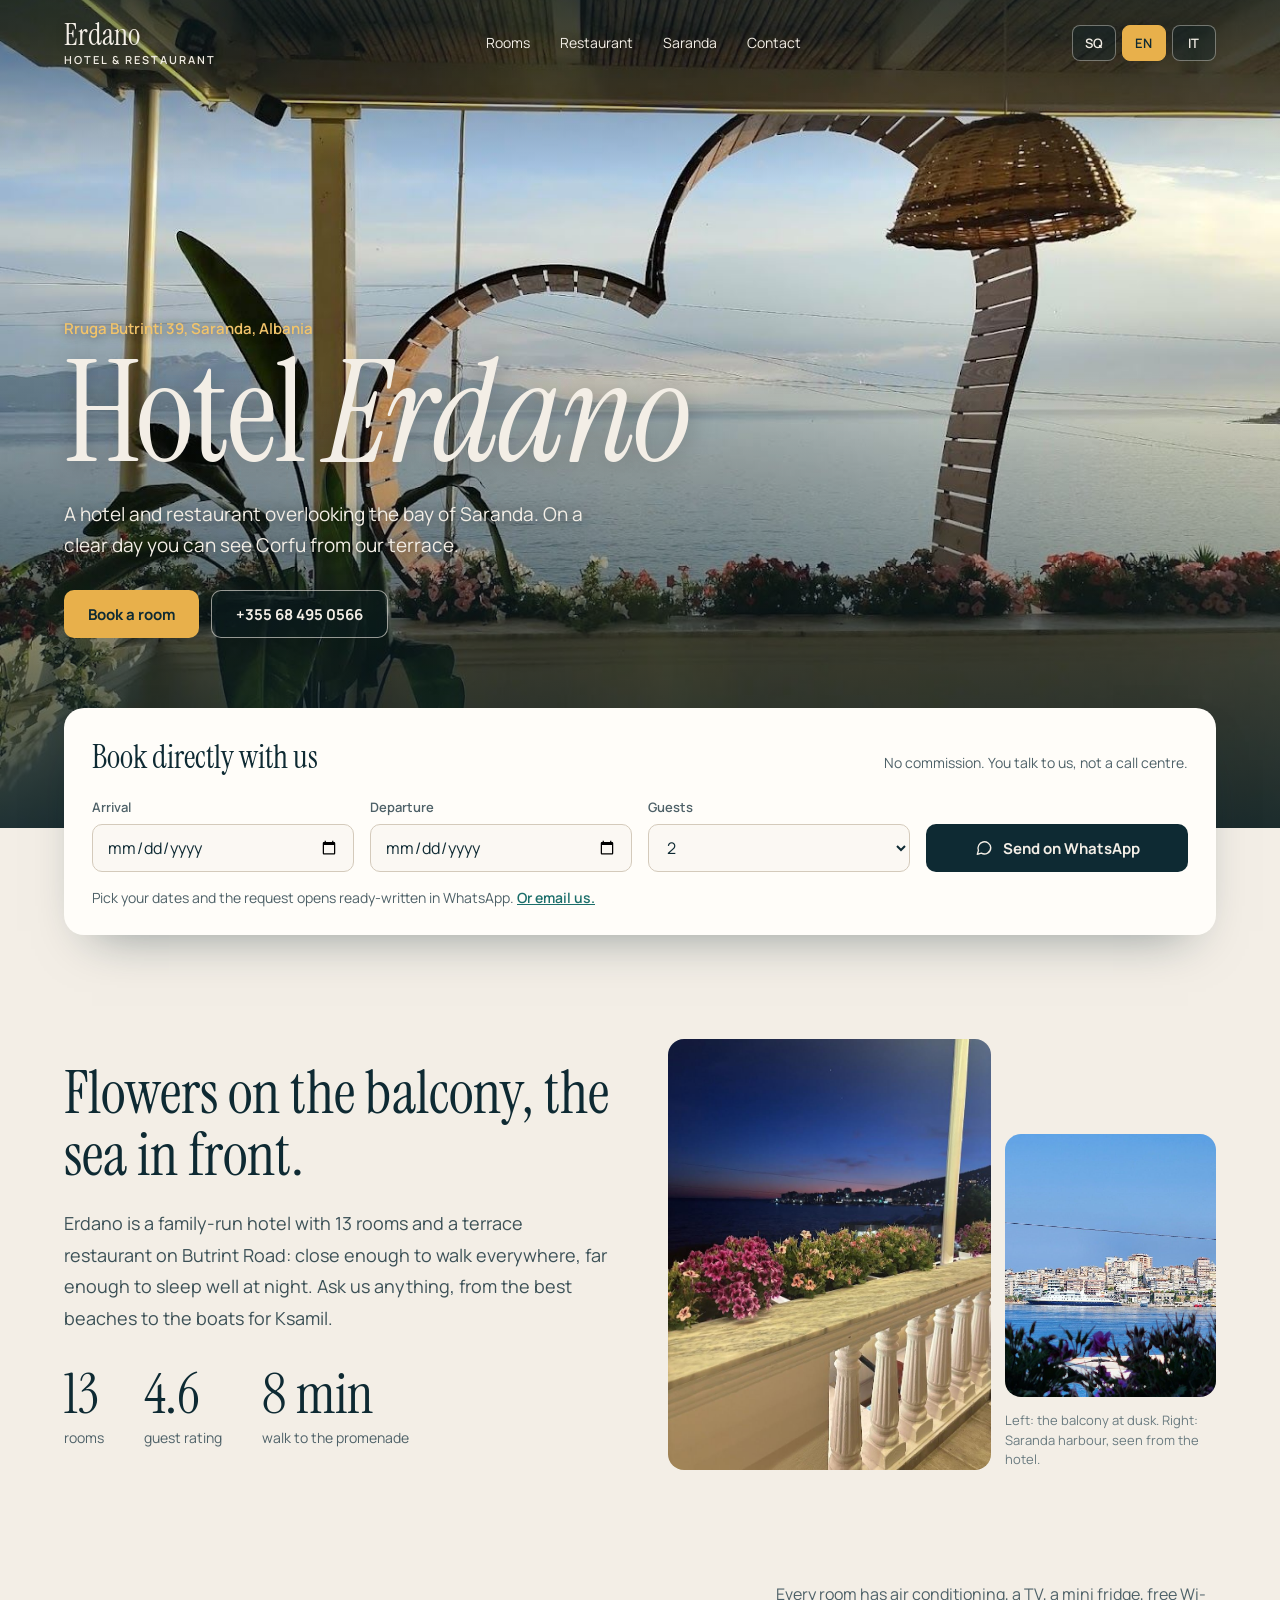
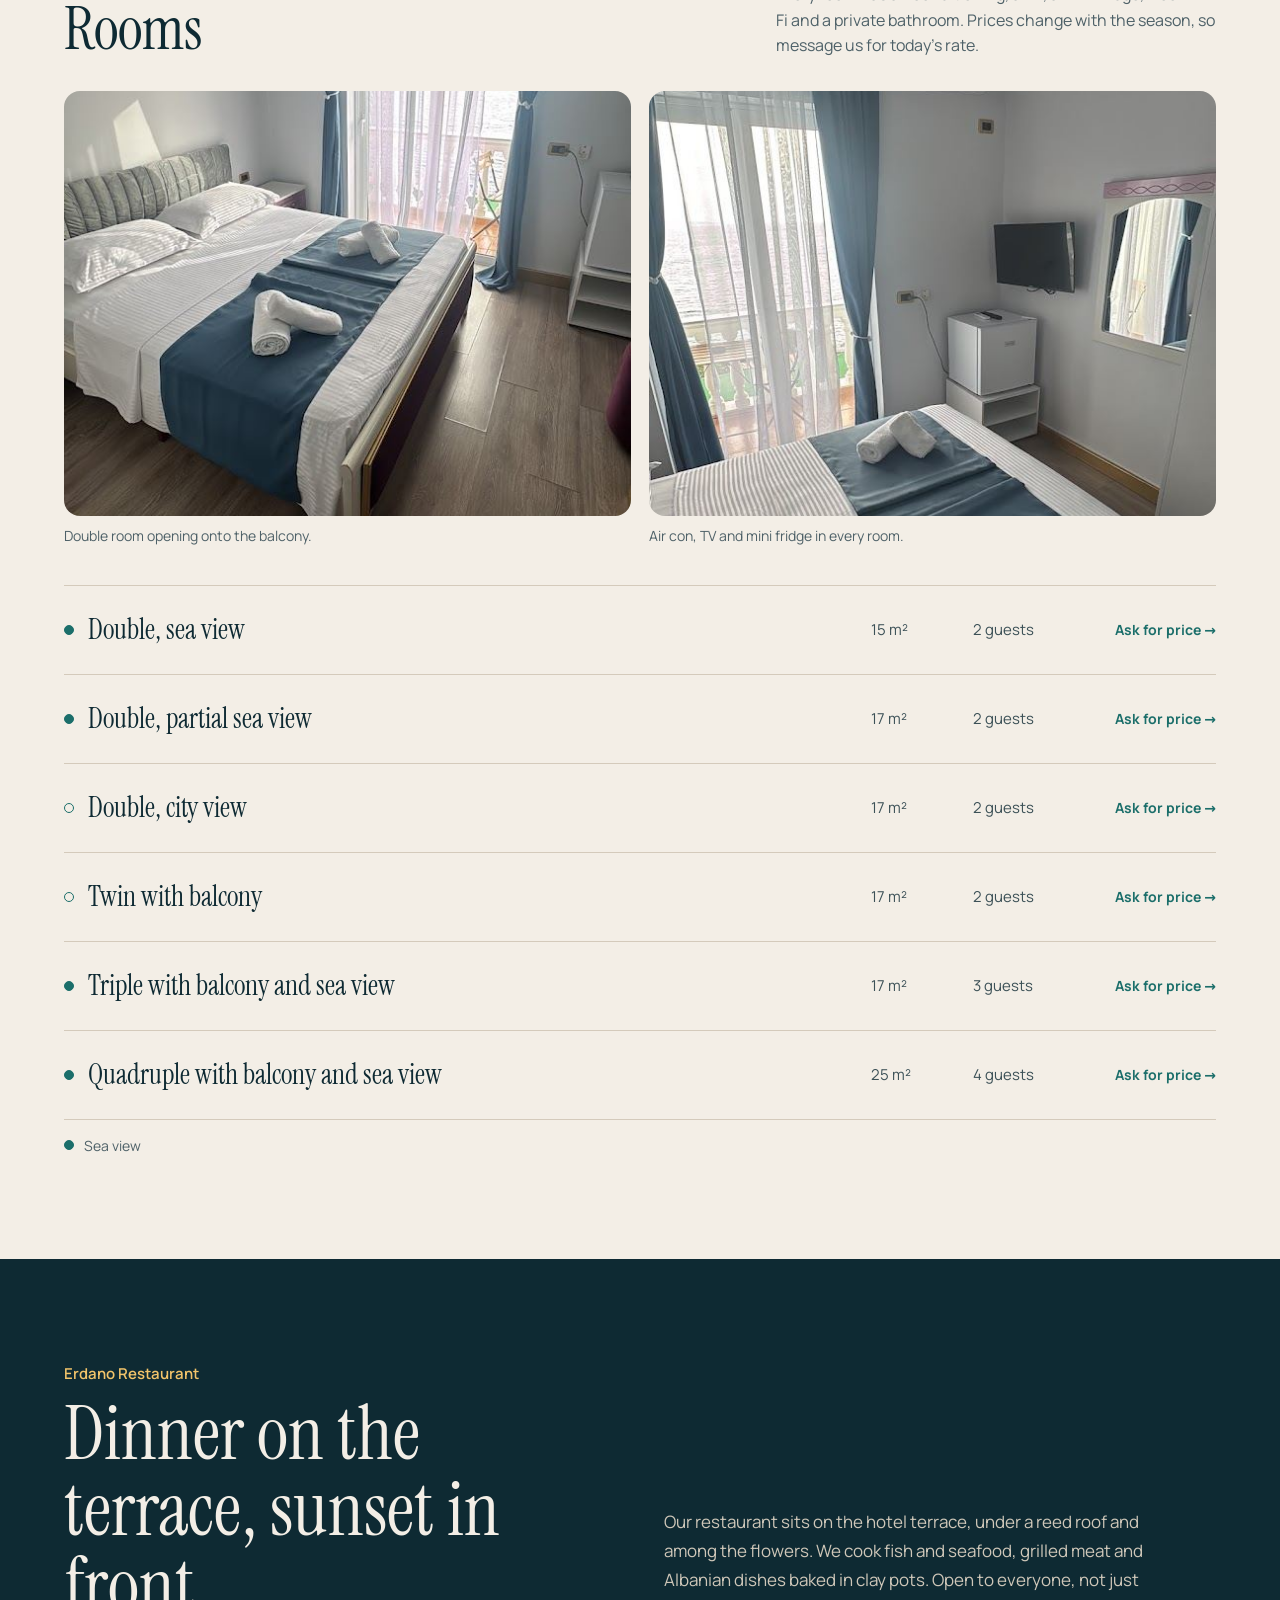
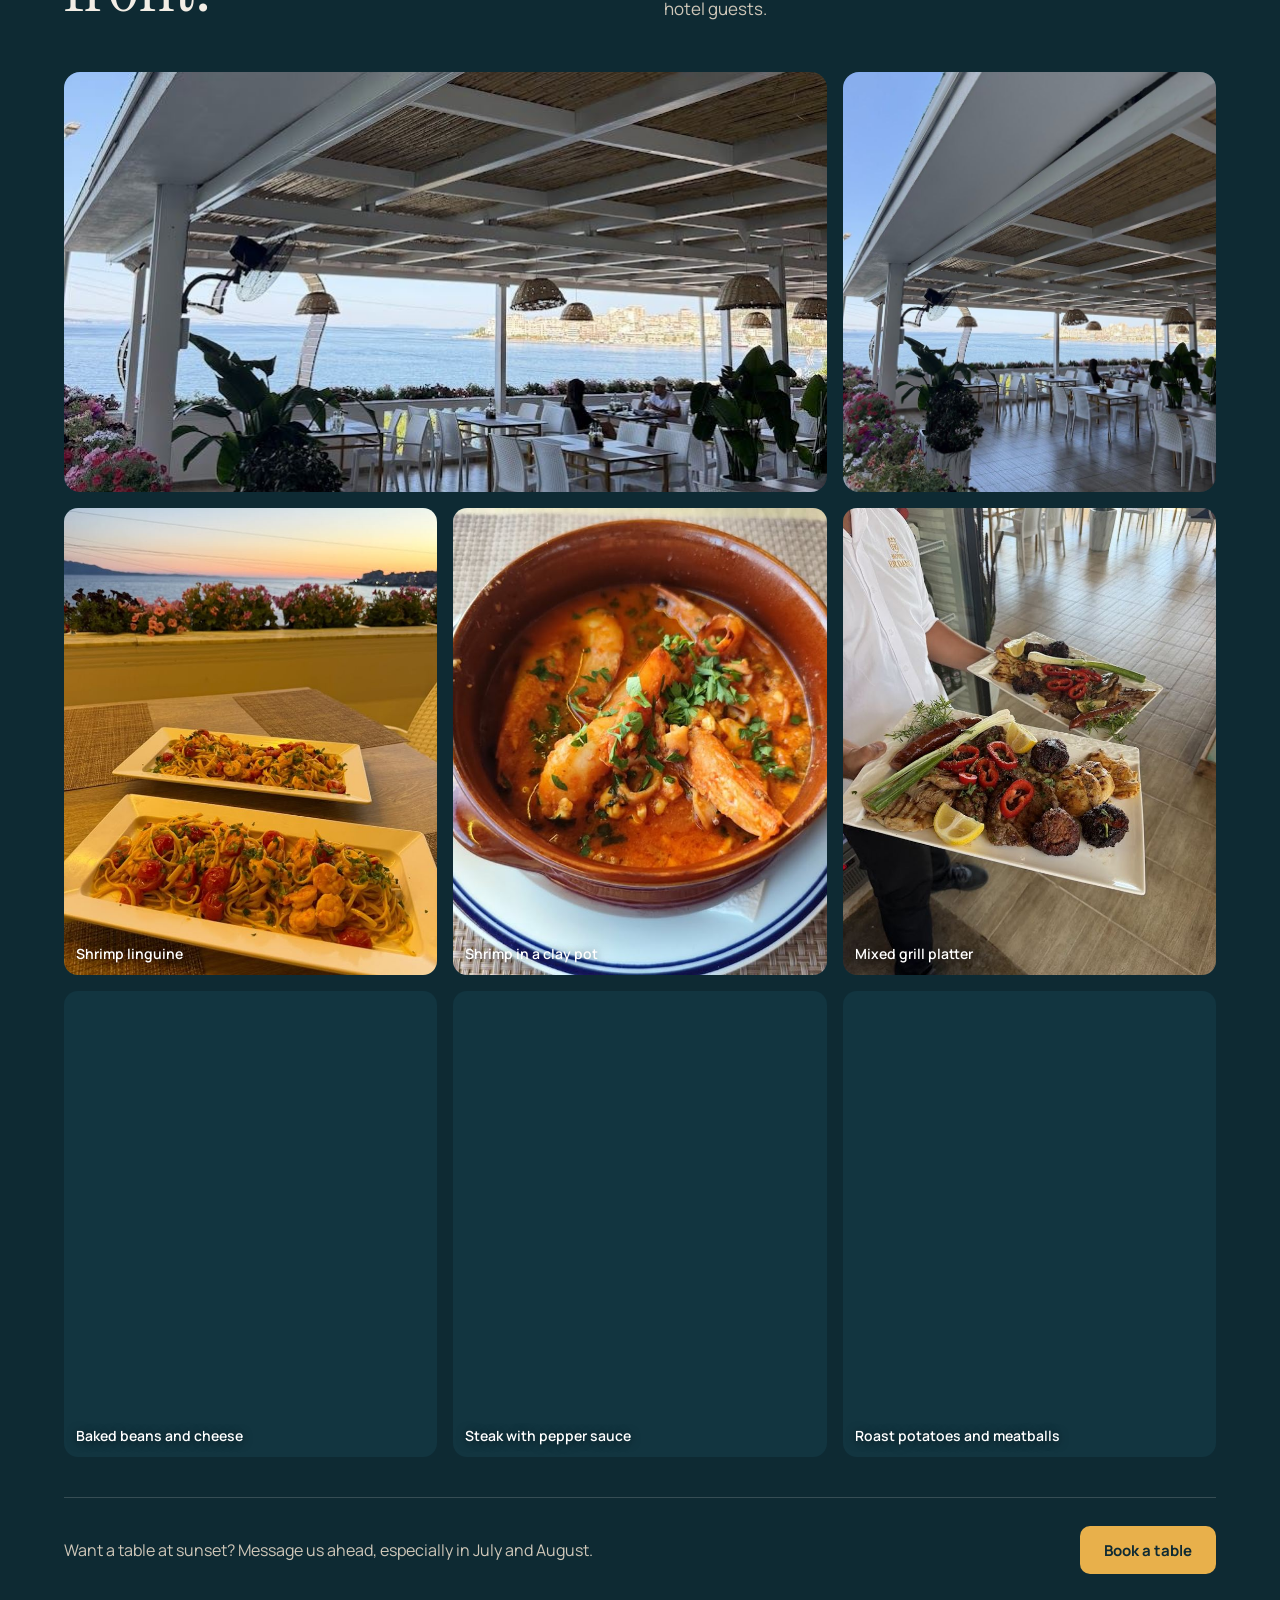
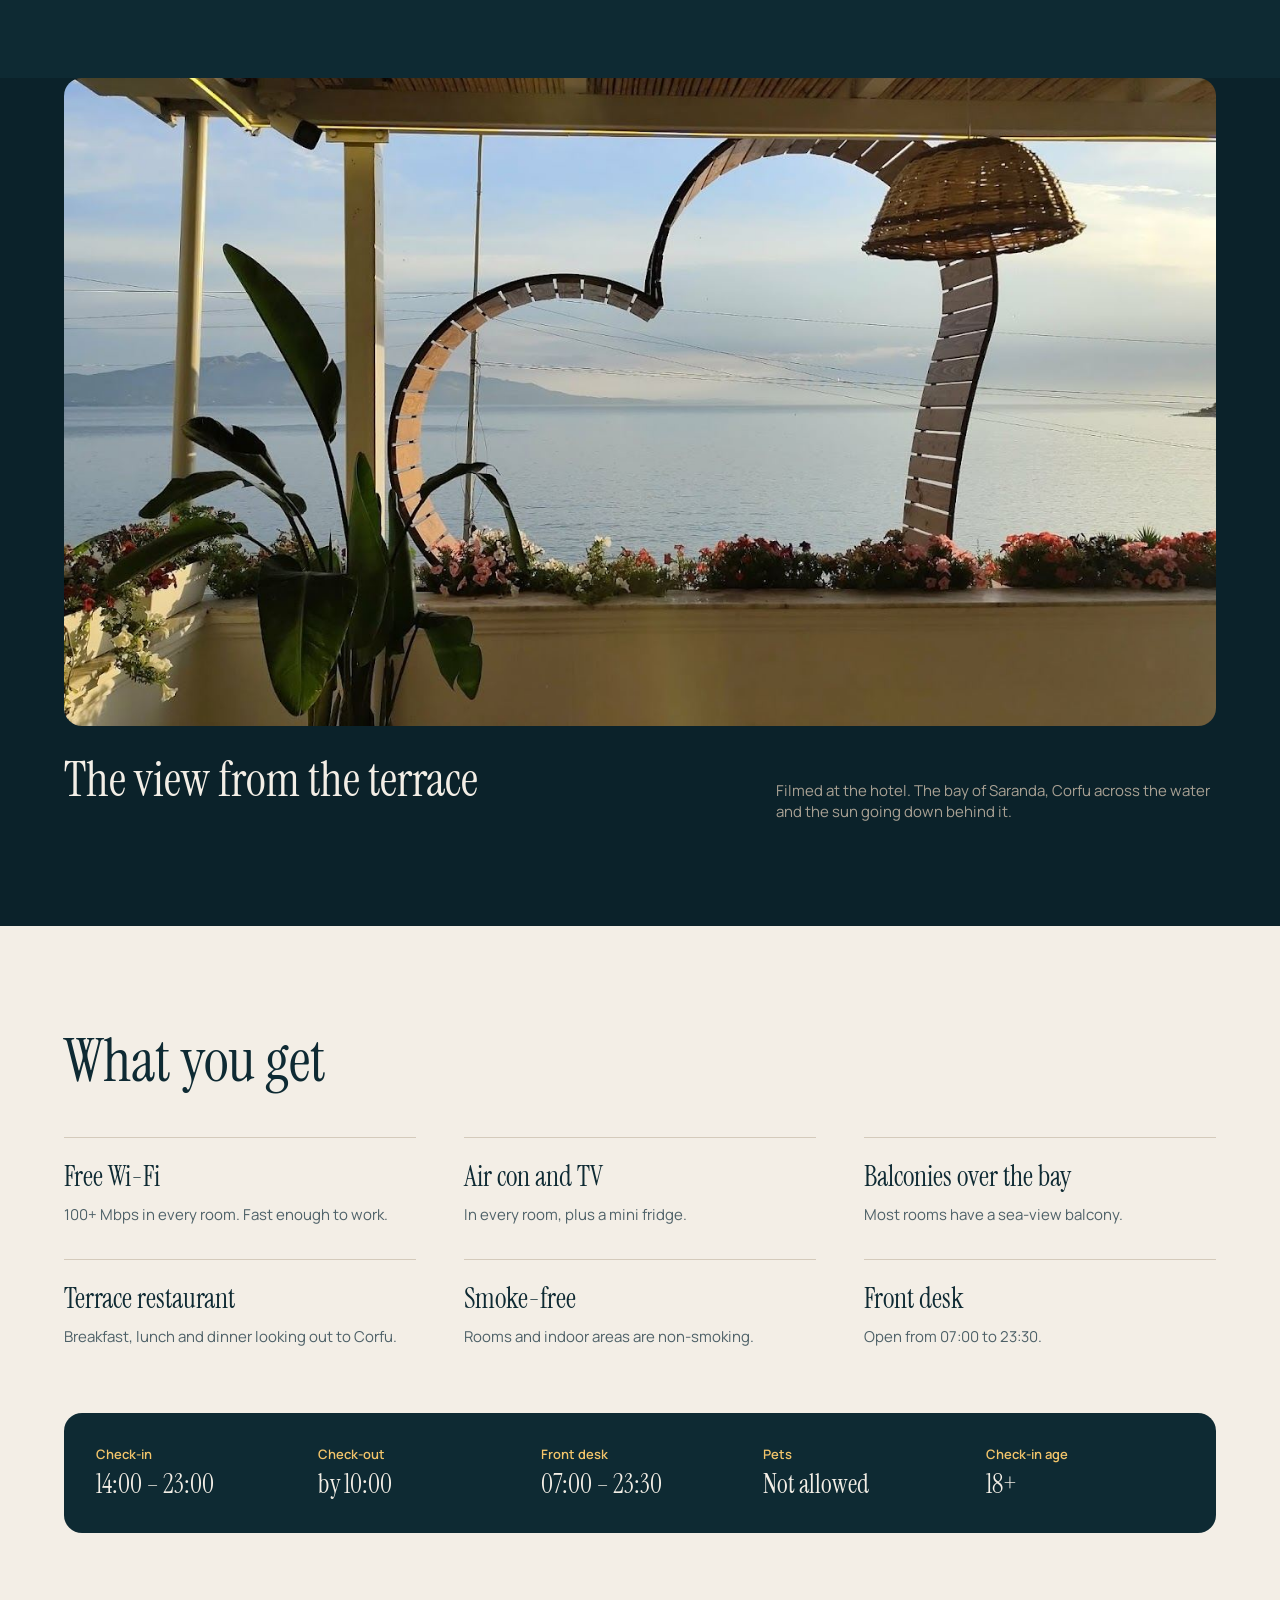
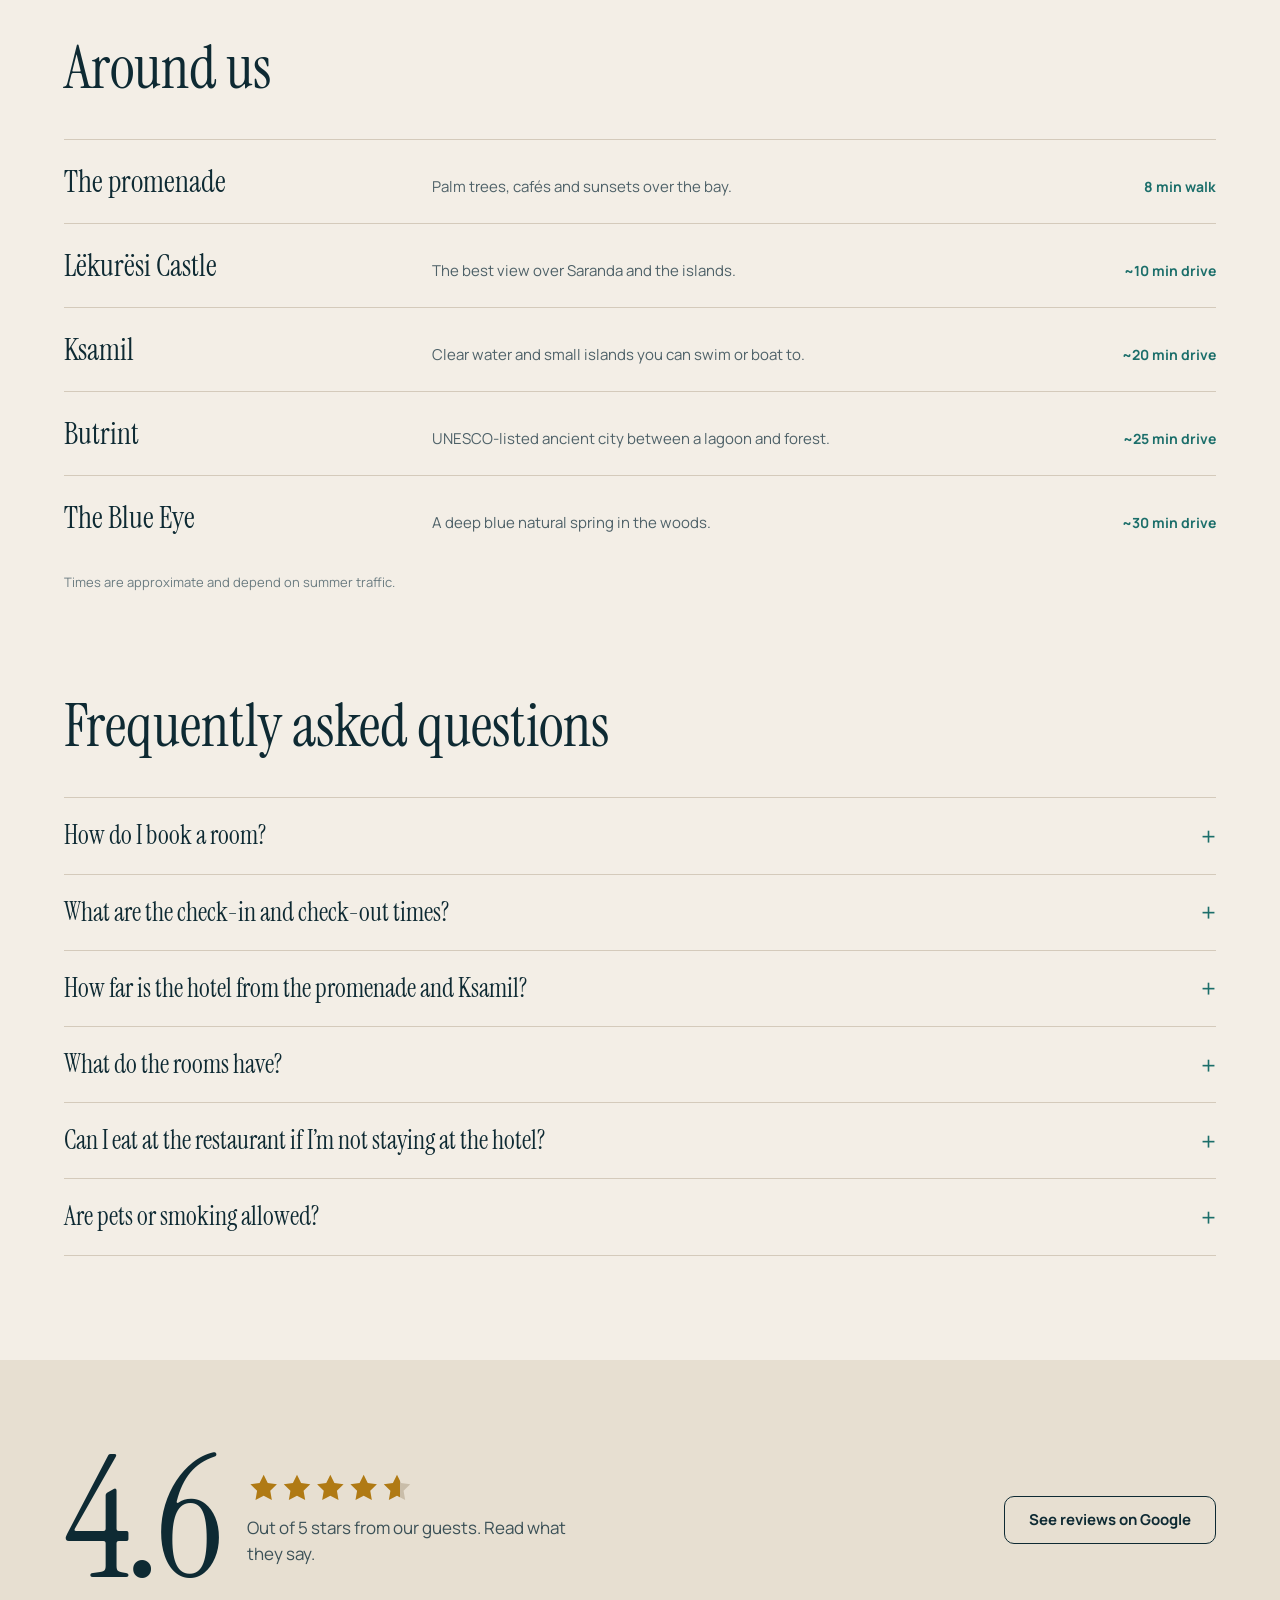
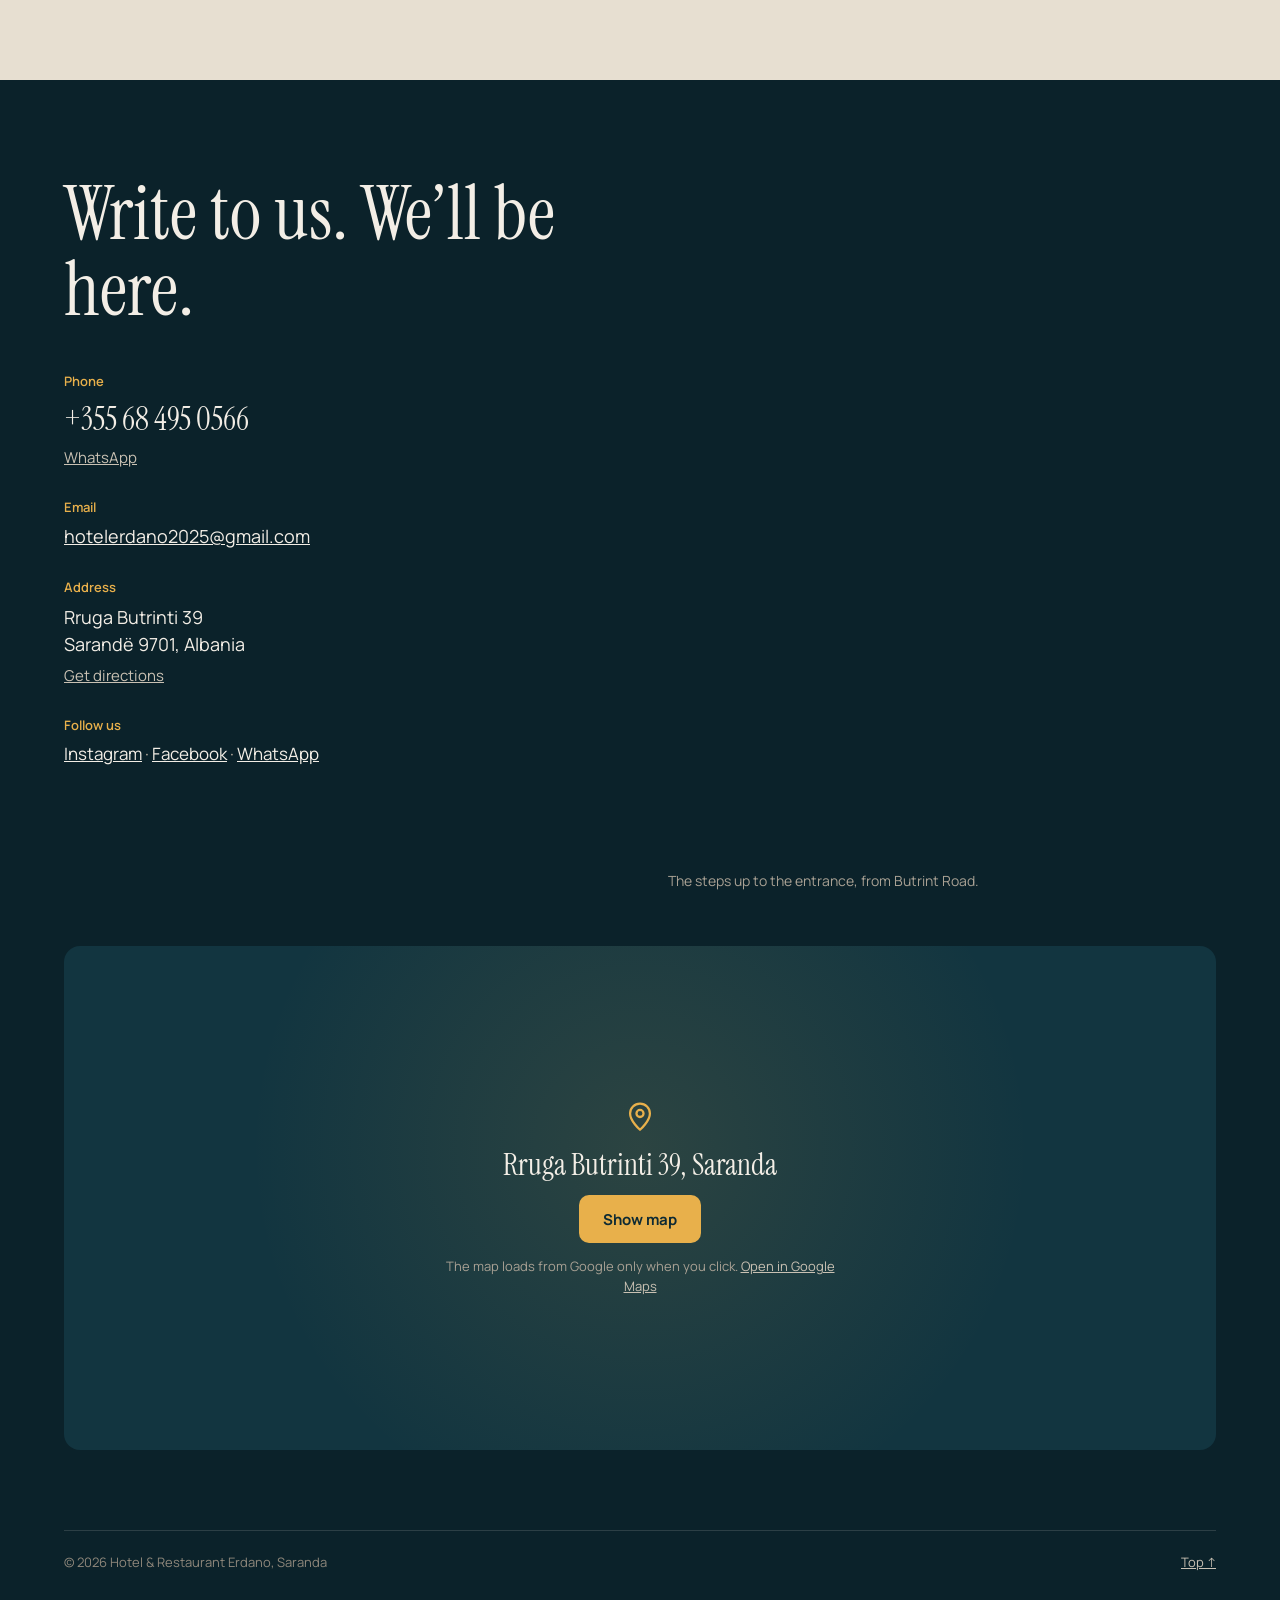
==== site/en/index.html @ bc6b341b "Hotel Erdano website: static site (sq/en/it) Plain HTML/CSS/JS rebuilt from the design export, with " ====
<!doctype html>
<html lang="en">
<head>
<meta charset="utf-8">
<meta name="viewport" content="width=device-width, initial-scale=1">
<meta http-equiv="Content-Security-Policy" content="default-src 'none'; script-src 'self'; style-src 'self'; img-src 'self'; font-src 'self'; media-src 'self'; frame-src https://www.google.com; connect-src 'none'; object-src 'none'; base-uri 'none'; form-action 'none'; upgrade-insecure-requests; require-trusted-types-for 'script'; trusted-types 'none'">
<meta name="referrer" content="strict-origin-when-cross-origin">
<meta name="robots" content="index, follow, max-image-preview:large">
<title>Hotel Erdano Saranda · Sea-view hotel & restaurant, Albania</title>
<meta name="description" content="Family-run hotel in Saranda, Albania: 13 rooms with sea-view balconies, a terrace restaurant facing Corfu, 8 min from the promenade. Book direct, no commission.">
<link rel="canonical" href="https://hotel-erdano.example/en/">
<link rel="alternate" hreflang="sq" href="https://hotel-erdano.example/">
<link rel="alternate" hreflang="en" href="https://hotel-erdano.example/en/">
<link rel="alternate" hreflang="it" href="https://hotel-erdano.example/it/">
<link rel="alternate" hreflang="x-default" href="https://hotel-erdano.example/en/">
<meta name="theme-color" content="#0E2A33">
<link rel="icon" href="../favicon.svg" type="image/svg+xml">
<link rel="apple-touch-icon" href="../apple-touch-icon.png">
<meta property="og:type" content="website">
<meta property="og:site_name" content="Hotel Erdano">
<meta property="og:locale" content="en_GB">
<meta property="og:locale:alternate" content="sq_AL">
<meta property="og:locale:alternate" content="it_IT">
<meta property="og:title" content="Hotel Erdano · Sea-view hotel in Saranda, Albania">
<meta property="og:description" content="Family-run hotel in Saranda, Albania: 13 rooms with sea-view balconies, a terrace restaurant facing Corfu, 8 min from the promenade. Book direct, no commission.">
<meta property="og:url" content="https://hotel-erdano.example/en/">
<meta property="og:image" content="https://hotel-erdano.example/img/og-image.jpg">
<meta property="og:image:width" content="1200">
<meta property="og:image:height" content="630">
<meta property="og:image:alt" content="Hotel Erdano terrace overlooking the sea and Corfu">
<meta name="twitter:card" content="summary_large_image">
<link rel="preload" href="../fonts/instrument-serif-latin.woff2" as="font" type="font/woff2" crossorigin>
<link rel="preload" href="../fonts/manrope-latin.woff2" as="font" type="font/woff2" crossorigin>
<link rel="stylesheet" href="../css/style.css">
<script type="application/ld+json">
{
  "@context": "https://schema.org",
  "@graph": [
    {
      "@type": "WebSite",
      "@id": "https://hotel-erdano.example/#website",
      "url": "https://hotel-erdano.example/",
      "name": "Hotel Erdano",
      "inLanguage": ["sq", "en", "it"],
      "publisher": {"@id": "https://hotel-erdano.example/#hotel"}
    },
    {
      "@type": "Hotel",
      "@id": "https://hotel-erdano.example/#hotel",
      "name": "Hotel & Restaurant Erdano",
      "alternateName": "Hotel Erdano",
      "description": "Family-run hotel with 13 rooms and a terrace restaurant on Butrint Road in Saranda, Albania. Most rooms have a sea-view balcony; from the terrace you can see Corfu.",
      "url": "https://hotel-erdano.example/en/",
      "image": [
        "https://hotel-erdano.example/img/hero-terrace.jpg",
        "https://hotel-erdano.example/img/balcony-night.jpg",
        "https://hotel-erdano.example/img/harbour.jpg",
        "https://hotel-erdano.example/img/room-double.jpg",
        "https://hotel-erdano.example/img/room-interior.jpg"
      ],
      "telephone": "+355684950566",
      "email": "hotelerdano2025@gmail.com",
      "address": {
        "@type": "PostalAddress",
        "streetAddress": "Rruga Butrinti 39",
        "addressLocality": "Sarandë",
        "postalCode": "9701",
        "addressCountry": "AL"
      },
      "geo": {"@type": "GeoCoordinates", "latitude": 39.867641, "longitude": 20.0155567},
      "hasMap": "https://maps.google.com/?cid=1769334464069429081",
      "numberOfRooms": 13,
      "checkinTime": "14:00",
      "checkoutTime": "10:00",
      "petsAllowed": false,
      "smokingAllowed": false,
      "availableLanguage": ["Albanian", "English", "Italian"],
      "amenityFeature": [
        {"@type": "LocationFeatureSpecification", "name": "Free Wi-Fi", "value": true},
        {"@type": "LocationFeatureSpecification", "name": "Air conditioning", "value": true},
        {"@type": "LocationFeatureSpecification", "name": "TV", "value": true},
        {"@type": "LocationFeatureSpecification", "name": "Mini fridge", "value": true},
        {"@type": "LocationFeatureSpecification", "name": "Private bathroom", "value": true},
        {"@type": "LocationFeatureSpecification", "name": "Sea-view balcony", "value": true},
        {"@type": "LocationFeatureSpecification", "name": "Restaurant", "value": true},
        {"@type": "LocationFeatureSpecification", "name": "Non-smoking rooms", "value": true}
      ],
      "sameAs": [
        "https://www.instagram.com/hotel_restaurant_erdano/",
        "https://www.facebook.com/HotelErdanoSarande"
      ],
      "potentialAction": {"@type": "ReserveAction", "target": "https://wa.me/355684950566"},
      "containsPlace": {"@id": "https://hotel-erdano.example/#restaurant"}
    },
    {
      "@type": "Restaurant",
      "@id": "https://hotel-erdano.example/#restaurant",
      "name": "Restorant Erdano",
      "description": "Terrace restaurant at Hotel Erdano overlooking the bay of Saranda: fish and seafood, grilled meat and Albanian dishes baked in clay pots. Open to everyone, not just hotel guests.",
      "url": "https://hotel-erdano.example/en/#restoranti",
      "image": [
        "https://hotel-erdano.example/img/restaurant-terrace.jpg",
        "https://hotel-erdano.example/img/dish-shrimp-linguine.jpg",
        "https://hotel-erdano.example/img/dish-mixed-grill.jpg"
      ],
      "servesCuisine": ["Seafood", "Albanian", "Grill"],
      "acceptsReservations": "https://wa.me/355684950566",
      "geo": {"@type": "GeoCoordinates", "latitude": 39.867641, "longitude": 20.0155567},
      "telephone": "+355684950566",
      "address": {
        "@type": "PostalAddress",
        "streetAddress": "Rruga Butrinti 39",
        "addressLocality": "Sarandë",
        "postalCode": "9701",
        "addressCountry": "AL"
      },
      "sameAs": ["https://www.instagram.com/hotel_restaurant_erdano/", "https://www.facebook.com/HotelErdanoSarande"],
      "containedInPlace": {"@id": "https://hotel-erdano.example/#hotel"}
    },
    {
      "@type": "FAQPage",
      "@id": "https://hotel-erdano.example/en/#faq",
      "inLanguage": "en",
      "mainEntity": [
        {"@type": "Question", "name": "How do I book a room?", "acceptedAnswer": {"@type": "Answer", "text": "Directly with us, with no commission: message us on WhatsApp or call +355 68 495 0566, or email hotelerdano2025@gmail.com. You talk to us, not a call centre."}},
        {"@type": "Question", "name": "What are the check-in and check-out times?", "acceptedAnswer": {"@type": "Answer", "text": "Check-in is from 14:00 to 23:00 and check-out is by 10:00. The front desk is open from 07:00 to 23:30."}},
        {"@type": "Question", "name": "How far is the hotel from the promenade and Ksamil?", "acceptedAnswer": {"@type": "Answer", "text": "The Saranda promenade is an 8-minute walk. By car, Ksamil is about 20 minutes away, Butrint about 25 and the Blue Eye about 30."}},
        {"@type": "Question", "name": "What do the rooms have?", "acceptedAnswer": {"@type": "Answer", "text": "Every room has air conditioning, a TV, a mini fridge, free Wi-Fi (100+ Mbps) and a private bathroom. Most rooms have a sea-view balcony."}},
        {"@type": "Question", "name": "Can I eat at the restaurant if I’m not staying at the hotel?", "acceptedAnswer": {"@type": "Answer", "text": "Yes. The terrace restaurant serves breakfast, lunch and dinner to everyone. For a table at sunset, especially in July and August, message us ahead."}},
        {"@type": "Question", "name": "Are pets or smoking allowed?", "acceptedAnswer": {"@type": "Answer", "text": "Pets are not allowed. Rooms and indoor areas are non-smoking."}}
      ]
    }
  ]
}
</script>
</head>
<body>
<a class="skip" href="#rezervo">Skip to booking</a>

<header id="top" class="hero">
  <img class="hero-img" src="../img/hero-terrace.jpg" width="1360" height="1020" alt="Hotel Erdano terrace overlooking the sea and Corfu" fetchpriority="high">
  <div class="hero-shade" aria-hidden="true"></div>

  <nav class="nav" aria-label="Menu">
    <div class="wrap">
      <a class="brand" href="#top">
        <span class="brand-name">Erdano</span>
        <span class="brand-sub">HOTEL &amp; RESTAURANT</span>
      </a>
      <div class="navlinks">
        <a href="#dhomat">Rooms</a>
        <a href="#restoranti">Restaurant</a>
        <a href="#sarande">Saranda</a>
        <a href="#kontakt">Contact</a>
      </div>
      <div class="langs" role="group" aria-label="Gjuha / Language">
        <a class="lang" href="../" hreflang="sq" lang="sq">SQ</a>
        <a class="lang" href="./" hreflang="en" lang="en" aria-current="page">EN</a>
        <a class="lang" href="../it/" hreflang="it" lang="it">IT</a>
      </div>
    </div>
  </nav>

  <div class="wrap hero-body">
    <p class="kicker">Rruga Butrinti 39, Saranda, Albania</p>
    <h1>Hotel <em>Erdano</em></h1>
    <p class="hero-sub">A hotel and restaurant overlooking the bay of Saranda. On a clear day you can see Corfu from our terrace.</p>
    <div class="actions">
      <a class="btn btn-gold" href="#rezervo">Book a room</a>
      <a class="btn btn-line" href="tel:+355684950566">+355 68 495 0566</a>
    </div>
  </div>
</header>

<main>
<section id="rezervo" class="booking" aria-labelledby="booking-h">
  <div class="wrap">
    <div class="booking-card">
      <div class="booking-head">
        <h2 id="booking-h">Book directly with us</h2>
        <p>No commission. You talk to us, not a call centre.</p>
      </div>
      <div class="booking-grid">
        <div class="field">
          <label for="ci">Arrival</label>
          <input id="ci" type="date">
        </div>
        <div class="field">
          <label for="co">Departure</label>
          <input id="co" type="date">
        </div>
        <div class="field">
          <label for="gu">Guests</label>
          <select id="gu">
            <option>1</option>
            <option selected>2</option>
            <option>3</option>
            <option>4</option>
          </select>
        </div>
        <a id="wa-book" class="btn btn-dark" href="https://wa.me/355684950566?text=Hello%21%20I%20would%20like%20to%20book%20at%20Hotel%20Erdano.%0ADates%20to%20be%20confirmed.%0AGuests%3A%202" target="_blank" rel="noopener">
          <svg aria-hidden="true" width="18" height="18" viewBox="0 0 24 24" fill="none" stroke="currentColor" stroke-width="1.8" stroke-linecap="round" stroke-linejoin="round"><path d="M21 11.5a8.5 8.5 0 0 1-12.6 7.4L3 20.5l1.6-5.2A8.5 8.5 0 1 1 21 11.5z"/></svg>
          Send on WhatsApp
        </a>
      </div>
      <p class="booking-note"><span id="nights" aria-live="polite">Pick your dates and the request opens ready-written in WhatsApp.</span> <a id="mail-book" href="mailto:hotelerdano2025@gmail.com?subject=Hotel%20Erdano">Or email us.</a></p>
    </div>
  </div>
</section>

<section class="intro">
  <div class="wrap">
    <div>
      <h2 class="h-xl">Flowers on the balcony, the sea in front.</h2>
      <p class="intro-p">Erdano is a family-run hotel with 13 rooms and a terrace restaurant on Butrint Road: close enough to walk everywhere, far enough to sleep well at night. Ask us anything, from the best beaches to the boats for Ksamil.</p>
      <dl class="stats">
        <div><dt>rooms</dt><dd>13</dd></div>
        <div><dt>guest rating</dt><dd>4.6</dd></div>
        <div><dt>walk to the promenade</dt><dd>8 min</dd></div>
      </dl>
    </div>
    <div class="intro-photos">
      <div class="frame tall">
        <img class="ph" src="../img/balcony-night.jpg" width="765" height="1020" alt="Flower-lined balcony at dusk with the lights of Saranda" loading="lazy">
      </div>
      <div class="side">
        <div class="frame">
          <img class="ph pos-60c" src="../img/harbour.jpg" width="1360" height="1020" alt="Saranda harbour seen from the hotel" loading="lazy">
        </div>
        <p>Left: the balcony at dusk. Right: Saranda harbour, seen from the hotel.</p>
      </div>
    </div>
  </div>
</section>

<section id="dhomat" class="rooms">
  <div class="wrap">
    <div class="section-head">
      <h2 class="h-xl">Rooms</h2>
      <p>Every room has air conditioning, a TV, a mini fridge, free Wi-Fi and a private bathroom. Prices change with the season, so message us for today’s rate.</p>
    </div>
    <div class="room-photos">
      <figure>
        <div class="frame"><img class="ph pos-c60" src="../img/room-double.jpg" width="574" height="1020" alt="Double room with balcony" loading="lazy"></div>
        <figcaption>Double room opening onto the balcony.</figcaption>
      </figure>
      <figure>
        <div class="frame"><img class="ph pos-c40" src="../img/room-interior.jpg" width="574" height="1020" alt="Room with air conditioning, TV and mini fridge" loading="lazy"></div>
        <figcaption>Air con, TV and mini fridge in every room.</figcaption>
      </figure>
    </div>
    <ul class="room-list">
      <li class="room">
        <div class="room-name"><span class="dot sea" aria-hidden="true"></span><h3>Double, sea view</h3></div>
        <span class="room-meta">15 m²</span><span class="room-meta">2 guests</span>
        <a class="ask" href="https://wa.me/355684950566?text=Hello%21%20What%20is%20the%20price%20for%20the%20room%3A%20Double%2C%20sea%20view%3F" target="_blank" rel="noopener">Ask for price →</a>
      </li>
      <li class="room">
        <div class="room-name"><span class="dot sea" aria-hidden="true"></span><h3>Double, partial sea view</h3></div>
        <span class="room-meta">17 m²</span><span class="room-meta">2 guests</span>
        <a class="ask" href="https://wa.me/355684950566?text=Hello%21%20What%20is%20the%20price%20for%20the%20room%3A%20Double%2C%20partial%20sea%20view%3F" target="_blank" rel="noopener">Ask for price →</a>
      </li>
      <li class="room">
        <div class="room-name"><span class="dot" aria-hidden="true"></span><h3>Double, city view</h3></div>
        <span class="room-meta">17 m²</span><span class="room-meta">2 guests</span>
        <a class="ask" href="https://wa.me/355684950566?text=Hello%21%20What%20is%20the%20price%20for%20the%20room%3A%20Double%2C%20city%20view%3F" target="_blank" rel="noopener">Ask for price →</a>
      </li>
      <li class="room">
        <div class="room-name"><span class="dot" aria-hidden="true"></span><h3>Twin with balcony</h3></div>
        <span class="room-meta">17 m²</span><span class="room-meta">2 guests</span>
        <a class="ask" href="https://wa.me/355684950566?text=Hello%21%20What%20is%20the%20price%20for%20the%20room%3A%20Twin%20with%20balcony%3F" target="_blank" rel="noopener">Ask for price →</a>
      </li>
      <li class="room">
        <div class="room-name"><span class="dot sea" aria-hidden="true"></span><h3>Triple with balcony and sea view</h3></div>
        <span class="room-meta">17 m²</span><span class="room-meta">3 guests</span>
        <a class="ask" href="https://wa.me/355684950566?text=Hello%21%20What%20is%20the%20price%20for%20the%20room%3A%20Triple%20with%20balcony%20and%20sea%20view%3F" target="_blank" rel="noopener">Ask for price →</a>
      </li>
      <li class="room">
        <div class="room-name"><span class="dot sea" aria-hidden="true"></span><h3>Quadruple with balcony and sea view</h3></div>
        <span class="room-meta">25 m²</span><span class="room-meta">4 guests</span>
        <a class="ask" href="https://wa.me/355684950566?text=Hello%21%20What%20is%20the%20price%20for%20the%20room%3A%20Quadruple%20with%20balcony%20and%20sea%20view%3F" target="_blank" rel="noopener">Ask for price →</a>
      </li>
    </ul>
    <p class="legend"><span class="dot sea" aria-hidden="true"></span>Sea view</p>
  </div>
</section>

<section id="restoranti" class="restaurant">
  <div class="wrap">
    <div class="restaurant-head">
      <div>
        <p class="kicker">Erdano Restaurant</p>
        <h2 class="h-xxl">Dinner on the terrace, sunset in front.</h2>
      </div>
      <p>Our restaurant sits on the hotel terrace, under a reed roof and among the flowers. We cook fish and seafood, grilled meat and Albanian dishes baked in clay pots. Open to everyone, not just hotel guests.</p>
    </div>

    <div class="restaurant-media">
      <div class="frame wide">
        <img class="pos-c60" src="../img/restaurant-terrace.jpg" width="765" height="1020" alt="Terrace restaurant overlooking the bay" loading="lazy">
      </div>
      <div class="frame clip">
        <video data-src="../video/restaurant.mp4" poster="../img/restaurant-terrace.jpg" muted loop playsinline preload="none" aria-label="Video of the restaurant terrace"></video>
      </div>
    </div>

    <div class="dishes">
      <figure class="dish"><img class="ph" src="../img/dish-shrimp-linguine.jpg" width="720" height="960" alt="Shrimp linguine" loading="lazy"><figcaption>Shrimp linguine</figcaption></figure>
      <figure class="dish"><img class="ph" src="../img/dish-shrimp-claypot.jpg" width="960" height="720" alt="Shrimp in a clay pot" loading="lazy"><figcaption>Shrimp in a clay pot</figcaption></figure>
      <figure class="dish"><img class="ph" src="../img/dish-mixed-grill.jpg" width="720" height="960" alt="Mixed grill platter" loading="lazy"><figcaption>Mixed grill platter</figcaption></figure>
      <figure class="dish"><img class="ph" src="../img/dish-beans-cheese.jpg" width="720" height="960" alt="Baked beans and cheese" loading="lazy"><figcaption>Baked beans and cheese</figcaption></figure>
      <figure class="dish"><img class="ph" src="../img/dish-steak.jpg" width="500" height="1020" alt="Steak with pepper sauce" loading="lazy"><figcaption>Steak with pepper sauce</figcaption></figure>
      <figure class="dish"><img class="ph" src="../img/dish-potatoes-meatballs.jpg" width="720" height="960" alt="Roast potatoes and meatballs" loading="lazy"><figcaption>Roast potatoes and meatballs</figcaption></figure>
    </div>

    <div class="cta-row">
      <p>Want a table at sunset? Message us ahead, especially in July and August.</p>
      <a class="btn btn-gold" href="https://wa.me/355684950566?text=Hello%21%20I%20would%20like%20to%20book%20a%20table%20at%20Erdano%20restaurant." target="_blank" rel="noopener">Book a table</a>
    </div>
  </div>
</section>

<section class="view" aria-labelledby="view-h">
  <div class="wrap">
    <div class="view-video">
      <video data-src="../video/terrace-sunset.mp4" poster="../img/hero-terrace.jpg" muted loop playsinline preload="none" aria-label="Video of the sunset view from the terrace"></video>
    </div>
    <div class="view-caption">
      <h2 id="view-h">The view from the terrace</h2>
      <p>Filmed at the hotel. The bay of Saranda, Corfu across the water and the sun going down behind it.</p>
    </div>
  </div>
</section>

<section id="hoteli" class="facts">
  <div class="wrap">
    <h2 class="h-xl">What you get</h2>
    <div class="feats">
      <div><h3>Free Wi-Fi</h3><p>100+ Mbps in every room. Fast enough to work.</p></div>
      <div><h3>Air con and TV</h3><p>In every room, plus a mini fridge.</p></div>
      <div><h3>Balconies over the bay</h3><p>Most rooms have a sea-view balcony.</p></div>
      <div><h3>Terrace restaurant</h3><p>Breakfast, lunch and dinner looking out to Corfu.</p></div>
      <div><h3>Smoke-free</h3><p>Rooms and indoor areas are non-smoking.</p></div>
      <div><h3>Front desk</h3><p>Open from 07:00 to 23:30.</p></div>
    </div>
    <dl class="info">
      <div><dt>Check-in</dt><dd>14:00 – 23:00</dd></div>
      <div><dt>Check-out</dt><dd>by 10:00</dd></div>
      <div><dt>Front desk</dt><dd>07:00 – 23:30</dd></div>
      <div><dt>Pets</dt><dd>Not allowed</dd></div>
      <div><dt>Check-in age</dt><dd>18+</dd></div>
    </dl>
  </div>
</section>

<section id="sarande" class="area">
  <div class="wrap">
    <h2 class="h-xl">Around us</h2>
    <ol class="places">
      <li><h3>The promenade</h3><p>Palm trees, cafés and sunsets over the bay.</p><span>8 min walk</span></li>
      <li><h3>Lëkurësi Castle</h3><p>The best view over Saranda and the islands.</p><span>~10 min drive</span></li>
      <li><h3>Ksamil</h3><p>Clear water and small islands you can swim or boat to.</p><span>~20 min drive</span></li>
      <li><h3>Butrint</h3><p>UNESCO-listed ancient city between a lagoon and forest.</p><span>~25 min drive</span></li>
      <li><h3>The Blue Eye</h3><p>A deep blue natural spring in the woods.</p><span>~30 min drive</span></li>
    </ol>
    <p class="note">Times are approximate and depend on summer traffic.</p>
  </div>
</section>

<section id="pyetje" class="faq" aria-labelledby="faq-h">
  <div class="wrap">
    <h2 id="faq-h" class="h-xl">Frequently asked questions</h2>
    <div class="faq-list">
      <details><summary>How do I book a room?</summary><p>Directly with us, with no commission: message us on WhatsApp or call <a href="tel:+355684950566">+355 68 495 0566</a>, or email <a href="mailto:hotelerdano2025@gmail.com">hotelerdano2025@gmail.com</a>. You talk to us, not a call centre.</p></details>
      <details><summary>What are the check-in and check-out times?</summary><p>Check-in is from 14:00 to 23:00 and check-out is by 10:00. The front desk is open from 07:00 to 23:30.</p></details>
      <details><summary>How far is the hotel from the promenade and Ksamil?</summary><p>The Saranda promenade is an 8-minute walk. By car, Ksamil is about 20 minutes away, Butrint about 25 and the Blue Eye about 30.</p></details>
      <details><summary>What do the rooms have?</summary><p>Every room has air conditioning, a TV, a mini fridge, free Wi-Fi (100+ Mbps) and a private bathroom. Most rooms have a sea-view balcony.</p></details>
      <details><summary>Can I eat at the restaurant if I’m not staying at the hotel?</summary><p>Yes. The terrace restaurant serves breakfast, lunch and dinner to everyone. For a table at sunset, especially in July and August, message us ahead.</p></details>
      <details><summary>Are pets or smoking allowed?</summary><p>Pets are not allowed. Rooms and indoor areas are non-smoking.</p></details>
    </div>
  </div>
</section>

<section class="reviews" aria-label="Reviews">
  <div class="wrap">
    <div class="score">
      <div class="score-num" aria-hidden="true">4.6</div>
      <div>
        <svg role="img" aria-label="4.6 / 5" width="170" height="30" viewBox="0 0 200 36">
          <defs>
            <linearGradient id="part" x1="0" x2="1" y1="0" y2="0"><stop offset="60%" stop-color="#B07A14"/><stop offset="60%" stop-color="#C9BDA9"/></linearGradient>
            <path id="st" d="M18 2l4.9 10 11 1.6-8 7.8 1.9 11L18 27.2 8.2 32.4l1.9-11-8-7.8 11-1.6z"/>
          </defs>
          <use href="#st" x="0" fill="#B07A14"/><use href="#st" x="40" fill="#B07A14"/><use href="#st" x="80" fill="#B07A14"/><use href="#st" x="120" fill="#B07A14"/><use href="#st" x="160" fill="url(#part)"/>
        </svg>
        <p>Out of 5 stars from our guests. Read what they say.</p>
      </div>
    </div>
    <a class="btn btn-out" href="https://maps.google.com/?cid=1769334464069429081" target="_blank" rel="noopener">See reviews on Google</a>
  </div>
</section>
</main>

<footer id="kontakt" class="contact">
  <div class="wrap">
    <div class="contact-grid">
      <div>
        <h2 class="h-xxl">Write to us. We’ll be here.</h2>
        <div class="contact-list">
          <div>
            <div class="label">Phone</div>
            <a class="contact-big" href="tel:+355684950566">+355 68 495 0566</a>
            <div class="contact-sub"><a href="https://wa.me/355684950566" target="_blank" rel="noopener">WhatsApp</a></div>
          </div>
          <div>
            <div class="label">Email</div>
            <a class="contact-mail" href="mailto:hotelerdano2025@gmail.com">hotelerdano2025@gmail.com</a>
          </div>
          <div>
            <div class="label">Address</div>
            <address class="contact-addr">Rruga Butrinti 39<br>Sarandë 9701, Albania</address>
            <div class="contact-sub"><a href="https://www.google.com/maps/dir/?api=1&amp;destination=39.867641%2C20.0155567" target="_blank" rel="noopener">Get directions</a></div>
          </div>
          <div>
            <div class="label">Follow us</div>
            <p class="contact-social"><a href="https://www.instagram.com/hotel_restaurant_erdano/" target="_blank" rel="noopener">Instagram</a> · <a href="https://www.facebook.com/HotelErdanoSarande" target="_blank" rel="noopener">Facebook</a> · <a href="https://wa.me/355684950566" target="_blank" rel="noopener">WhatsApp</a></p>
          </div>
        </div>
      </div>
      <figure>
        <div class="frame"><img class="ph" src="../img/entrance-night.jpg" width="765" height="1020" alt="Hotel Erdano entrance at night" loading="lazy"></div>
        <figcaption>The steps up to the entrance, from Butrint Road.</figcaption>
      </figure>
    </div>
    <div id="map" class="map" data-title="Map: Hotel Erdano, Rruga Butrinti 39, Saranda">
      <div class="map-cover">
        <svg aria-hidden="true" width="34" height="34" viewBox="0 0 24 24" fill="none" stroke="currentColor" stroke-width="1.6" stroke-linecap="round" stroke-linejoin="round"><path d="M12 21s-7-6.1-7-11.5A7 7 0 0 1 19 9.5C19 14.9 12 21 12 21z"/><circle cx="12" cy="9.5" r="2.5"/></svg>
        <p class="map-addr">Rruga Butrinti 39, Saranda</p>
        <button type="button" class="btn btn-gold" hidden>Show map</button>
        <p class="map-note">The map loads from Google only when you click. <a href="https://maps.google.com/?cid=1769334464069429081" target="_blank" rel="noopener">Open in Google Maps</a></p>
      </div>
    </div>
    <div class="footer-bar">
      <span>© 2026 Hotel &amp; Restaurant Erdano, Saranda</span>
      <a href="#top">Top ↑</a>
    </div>
  </div>
</footer>

<script type="application/json" id="i18n">{"waHello":"Hello! I would like to book at Hotel Erdano.","waNoDates":"Dates to be confirmed.","waIn":"Arrival","waOut":"Departure","waG":"Guests","night":"night","nights":"nights","guests":"guests","pickDates":"Pick your dates and the request opens ready-written in WhatsApp."}</script>
<script src="../js/main.js" defer></script>
</body>
</html>
---- site/css/style.css ----
/* Hotel Erdano — shared styles for every language version */

@font-face{font-family:'Instrument Serif';font-style:normal;font-weight:400;font-display:swap;src:url(../fonts/instrument-serif-latin.woff2) format('woff2')}
@font-face{font-family:'Instrument Serif';font-style:italic;font-weight:400;font-display:swap;src:url(../fonts/instrument-serif-italic-latin.woff2) format('woff2')}
@font-face{font-family:'Manrope';font-style:normal;font-weight:400 700;font-display:swap;src:url(../fonts/manrope-latin.woff2) format('woff2')}

:root{
  --ink:#0E2A33;--ink-2:#1B4450;--deep:#0B222A;--panel:#123540;
  --sand:#F3EEE6;--sand-2:#E7DFD1;--paper:#FFFDF9;--field:#FBF8F3;--line:#D4CABB;
  --teal:#1B6E6A;--gold:#E8B04B;--gold-2:#F2C46A;--star:#B07A14;
  --text-2:#3C5157;--muted:#4E6168;--muted-2:#6A7B80;--on-dark:#CFC7B9;--on-dark-2:#C9C1B3;--on-dark-3:#A9A194;
  --serif:'Instrument Serif',Georgia,serif;--sans:'Manrope',system-ui,sans-serif;
}

*{box-sizing:border-box}
html{scroll-behavior:smooth}
body{margin:0;min-height:100vh;background:var(--sand);color:var(--ink);font-family:var(--sans);-webkit-text-size-adjust:100%}
img,video{display:block;max-width:100%}
a{color:var(--ink)}a:hover{color:var(--teal)}
:focus-visible{outline:2px solid var(--gold);outline-offset:2px}
h1,h2,h3{font-family:var(--serif);font-weight:400}
@media (prefers-reduced-motion:reduce){html{scroll-behavior:auto}}

.wrap{max-width:1200px;margin:0 auto;padding:0 24px}
.serif{font-family:var(--serif);font-weight:400}
.ph{width:100%;height:100%;object-fit:cover}
/* Photo focal points (classes, not style="", so the CSP can forbid inline styles) */
.pos-60c{object-position:60% center}
.pos-c60{object-position:center 60%}
.pos-c40{object-position:center 40%}
.frame{border-radius:16px;overflow:hidden}
.skip{position:absolute;left:12px;top:-60px;z-index:10;background:var(--gold);color:var(--ink);padding:10px 16px;border-radius:8px;font-weight:700;text-decoration:none}
.skip:focus{top:12px}

/* Buttons */
.btn{display:inline-flex;align-items:center;justify-content:center;gap:10px;min-height:48px;padding:0 24px;border-radius:10px;font:700 15px var(--sans);text-decoration:none;border:0;cursor:pointer}
.btn-gold{background:var(--gold);color:var(--ink)}.btn-gold:hover{background:var(--gold-2);color:var(--ink)}
.btn-dark{background:var(--ink);color:var(--sand)}.btn-dark:hover{background:var(--ink-2);color:var(--sand)}
.btn-line{border:1.5px solid rgba(243,238,230,.6);color:var(--sand);background:rgba(11,34,42,.25)}.btn-line:hover{border-color:var(--gold);color:var(--gold)}
.btn-out{border:1.5px solid var(--ink);color:var(--ink);background:transparent}.btn-out:hover{background:var(--ink);color:var(--sand)}

/* Section headings */
.h-xl{margin:0;font-size:clamp(40px,5vw,60px);line-height:1.04}
.h-xxl{margin:0;font-size:clamp(44px,6vw,76px);line-height:1}
.kicker{margin:0;font-size:15px;font-weight:600;color:var(--gold-2)}
.label{font-size:13px;font-weight:600;color:var(--gold-2)}

/* Hero */
.hero{position:relative;min-height:92vh;color:var(--sand);overflow:hidden;background:var(--ink);display:flex;flex-direction:column}
.hero-img{position:absolute;inset:0;width:100%;height:100%;object-fit:cover;object-position:center 55%}
.hero-shade{position:absolute;inset:0;background:linear-gradient(180deg,rgba(11,34,42,.55) 0%,rgba(11,34,42,0) 22%,rgba(11,34,42,0) 45%,rgba(11,34,42,.82) 100%)}
.nav{position:relative;z-index:2}
.nav .wrap{display:flex;align-items:center;justify-content:space-between;gap:20px;padding-top:20px;padding-bottom:20px;flex-wrap:wrap}
.brand{color:var(--sand);text-decoration:none;display:flex;flex-direction:column;line-height:1}
.brand:hover{color:var(--sand)}
.brand-name{font-family:var(--serif);font-size:30px;text-shadow:0 1px 10px rgba(0,0,0,.35)}
.brand-sub{font-size:11px;font-weight:600;letter-spacing:.18em;margin-top:4px}
.navlinks{display:flex;gap:26px;align-items:center}
.navlinks a{color:var(--sand);text-decoration:none;font-size:14px;padding:12px 2px;text-shadow:0 1px 8px rgba(0,0,0,.35)}
.navlinks a:hover{color:var(--gold)}
@media (max-width:860px){.navlinks{display:none}}
.langs{display:flex;gap:6px;align-items:center}
.lang{display:inline-flex;align-items:center;justify-content:center;min-width:44px;min-height:36px;border-radius:8px;border:1px solid rgba(243,238,230,.4);background:rgba(11,34,42,.35);color:var(--sand);font:600 13px var(--sans);text-decoration:none}
.lang:hover{border-color:var(--gold);color:var(--sand)}
.lang[aria-current="page"]{background:var(--gold);color:var(--ink);border-color:var(--gold)}
.hero-body{position:relative;z-index:2;margin-top:auto;padding-top:120px;padding-bottom:190px;width:100%}
.hero h1{margin:12px 0 0;font-size:clamp(64px,11vw,150px);line-height:.9;letter-spacing:-.015em;text-shadow:0 2px 24px rgba(0,0,0,.3)}
.hero-sub{margin:22px 0 0;max-width:520px;font-size:19px;line-height:1.6;text-shadow:0 1px 12px rgba(0,0,0,.45)}
.hero .kicker{text-shadow:0 1px 10px rgba(0,0,0,.5)}
.actions{display:flex;gap:12px;flex-wrap:wrap;margin-top:30px}

/* Booking */
.booking{position:relative;z-index:3;margin-top:-120px}
.booking-card{background:var(--paper);border-radius:20px;padding:28px;box-shadow:0 24px 50px -28px rgba(14,42,51,.5)}
.booking-head{display:flex;justify-content:space-between;align-items:baseline;gap:12px;flex-wrap:wrap;margin-bottom:20px}
.booking-head h2{margin:0;font-size:32px}
.booking-head p,.booking-note{margin:0;font-size:14px;color:var(--muted)}
.booking-note{margin-top:16px}
.booking-note a{color:var(--teal);font-weight:600}
.booking-grid{display:grid;grid-template-columns:repeat(auto-fit,minmax(180px,1fr));gap:16px;align-items:end}
.booking-grid .btn{width:100%}
.field label{display:block;font-size:13px;font-weight:600;color:var(--muted);margin-bottom:8px}
.field input,.field select{width:100%;min-height:48px;border:1.5px solid var(--line);border-radius:10px;background:var(--field);padding:0 14px;font:16px var(--sans);color:var(--ink)}
.field input:focus,.field select:focus{outline:2px solid var(--teal);outline-offset:1px}

/* Intro */
.intro{padding:104px 0 56px}
.intro .wrap{display:grid;grid-template-columns:repeat(auto-fit,minmax(min(320px,100%),1fr));gap:56px;align-items:center}
.intro-p{margin:22px 0 0;font-size:18px;line-height:1.75;color:var(--text-2)}
.stats{display:flex;gap:40px;flex-wrap:wrap;margin:32px 0 0}
.stats dd{margin:0;font-family:var(--serif);font-size:56px;line-height:1}
.stats dt{font-size:14px;color:var(--muted);margin-top:6px}
.stats div{display:flex;flex-direction:column-reverse}
.intro-photos{display:grid;grid-template-columns:repeat(5,minmax(0,1fr));gap:14px;align-items:end}
.intro-photos .tall{grid-column:span 3;aspect-ratio:3/4}
.intro-photos .side{grid-column:span 2;display:flex;flex-direction:column;gap:14px}
.intro-photos .side .frame{aspect-ratio:4/5}
.intro-photos p{margin:0;font-size:13px;line-height:1.5;color:var(--muted-2)}

/* Rooms */
.rooms{padding:56px 0 104px}
.section-head{display:flex;justify-content:space-between;align-items:end;gap:24px;flex-wrap:wrap;margin-bottom:32px}
.section-head h2{line-height:1}
.section-head p{margin:0;max-width:440px;font-size:16px;line-height:1.6;color:var(--muted)}
.room-photos{display:grid;grid-template-columns:repeat(auto-fit,minmax(min(280px,100%),1fr));gap:18px}
.room-photos figure{margin:0}
.room-photos .frame{aspect-ratio:4/3}
.room-photos figcaption{margin-top:10px;font-size:14px;color:var(--muted)}
.room-list{list-style:none;margin:40px 0 0;padding:0}
.room{display:flex;flex-wrap:wrap;align-items:center;gap:12px 32px;padding:22px 0;border-top:1px solid var(--line)}
.room:last-child{border-bottom:1px solid var(--line)}
.room-name{flex:1 1 300px;min-width:0;display:flex;align-items:center;gap:14px}
.room-name h3{margin:0;font-size:28px;line-height:1.1}
.room-meta{font-size:15px;color:var(--text-2);min-width:70px}
.room-meta+.room-meta{min-width:110px}
.dot{width:10px;height:10px;border-radius:50%;flex-shrink:0;border:1.5px solid var(--teal);display:inline-block}
.dot.sea{background:var(--teal)}
.ask{font:700 14px var(--sans);color:var(--teal);text-decoration:none;min-height:44px;display:inline-flex;align-items:center}
.ask:hover{color:var(--ink);text-decoration:underline}
.legend{margin:16px 0 0;font-size:14px;color:var(--muted);display:flex;align-items:center;gap:10px}

/* Restaurant */
.restaurant{background:var(--ink);color:var(--sand);padding:104px 0}
.restaurant-head{display:grid;grid-template-columns:repeat(auto-fit,minmax(min(320px,100%),1fr));gap:48px;align-items:end}
.restaurant-head h2{margin-top:12px}
.restaurant-head>p{margin:0;font-size:17px;line-height:1.7;color:var(--on-dark);max-width:480px}
.restaurant-media{display:grid;grid-template-columns:repeat(auto-fit,minmax(min(280px,100%),1fr));gap:16px;margin-top:48px}
.restaurant-media>div{min-height:420px;position:relative;background:var(--panel)}
.restaurant-media .wide{grid-column:span 2}
/* On phones the clip would sit right under the same scene as a photo: show the photo only. */
@media (max-width:640px){.restaurant-media .wide{grid-column:auto}.restaurant-media .clip{display:none}}
.restaurant-media img,.restaurant-media video{position:absolute;inset:0;width:100%;height:100%;object-fit:cover}
.dishes{display:grid;grid-template-columns:repeat(2,minmax(0,1fr));gap:16px;margin-top:16px}
@media (min-width:900px){.dishes{grid-template-columns:repeat(3,minmax(0,1fr))}}
@media (max-width:420px){.dishes{gap:10px}}
.dish{position:relative;margin:0;aspect-ratio:4/5;border-radius:14px;overflow:hidden;background:var(--panel)}
.dish figcaption{position:absolute;left:12px;bottom:12px;right:12px;font-size:14px;font-weight:600;color:#fff;text-shadow:0 1px 10px rgba(0,0,0,.6)}
.cta-row{display:flex;justify-content:space-between;align-items:center;gap:20px;flex-wrap:wrap;margin-top:40px;padding-top:28px;border-top:1px solid rgba(243,238,230,.18)}
.cta-row p{margin:0;font-size:16px;color:var(--on-dark);max-width:560px}

/* View video */
.view{background:var(--deep);color:var(--sand);padding:0 0 104px}
.view-video{border-radius:18px;overflow:hidden;aspect-ratio:16/9;background:var(--panel)}
.view-video video{width:100%;height:100%;object-fit:cover}
.view-caption{display:flex;justify-content:space-between;align-items:baseline;gap:20px;flex-wrap:wrap;margin-top:22px}
.view-caption h2{margin:0;font-size:clamp(32px,4vw,48px)}
.view-caption p{margin:0;font-size:15px;color:var(--on-dark-3);max-width:440px}

/* Hotel facts */
.facts{padding:104px 0}
.feats{display:grid;grid-template-columns:repeat(auto-fit,minmax(240px,1fr));gap:32px 48px;margin-top:44px}
@media (min-width:900px){.feats{grid-template-columns:repeat(3,minmax(0,1fr))}}
.feats>div{border-top:1px solid var(--line);padding-top:20px}
.feats h3{margin:0;font-size:28px}
.feats p{margin:8px 0 0;font-size:15px;line-height:1.6;color:var(--muted)}
.info{margin:64px 0 0;background:var(--ink);color:var(--sand);border-radius:18px;padding:32px;display:grid;grid-template-columns:repeat(auto-fit,minmax(170px,1fr));gap:24px}
.info dt{font-size:13px;font-weight:600;color:var(--gold-2)}
.info dd{margin:4px 0 0;font-family:var(--serif);font-size:26px}

/* Area */
.area{padding:0 0 104px}
.places{list-style:none;margin:40px 0 0;padding:0}
.places li{display:flex;flex-wrap:wrap;align-items:baseline;gap:8px 28px;padding:22px 0;border-top:1px solid var(--line)}
.places h3{margin:0;font-size:30px;flex:0 1 340px}
.places p{margin:0;font-size:15px;line-height:1.6;color:var(--muted);flex:1 1 320px}
.places span{font-size:14px;font-weight:700;color:var(--teal);white-space:nowrap}
.note{margin:14px 0 0;font-size:13px;color:var(--muted-2)}

/* FAQ */
.faq{padding:0 0 104px}
.faq-list{margin:40px 0 0;border-bottom:1px solid var(--line)}
.faq details{border-top:1px solid var(--line)}
.faq summary{display:flex;justify-content:space-between;align-items:center;gap:24px;padding:22px 0;cursor:pointer;list-style:none;font-family:var(--serif);font-size:26px;line-height:1.2}
.faq summary::-webkit-details-marker{display:none}
.faq summary::after{content:'+';flex-shrink:0;font:400 26px/1 var(--sans);color:var(--teal)}
.faq details[open] summary::after{content:'−'}
.faq summary:hover{color:var(--teal)}
.faq details p{margin:0 0 24px;max-width:720px;font-size:16px;line-height:1.7;color:var(--muted)}
.faq details a{color:var(--teal);font-weight:600}

/* Reviews */
.reviews{background:var(--sand-2);padding:88px 0}
.reviews .wrap{display:flex;justify-content:space-between;align-items:center;gap:32px;flex-wrap:wrap}
.score{display:flex;align-items:center;gap:28px;flex-wrap:wrap}
.score-num{font-family:var(--serif);font-size:clamp(110px,14vw,170px);line-height:.85;letter-spacing:-.03em}
.score svg{display:block}
.score p{margin:12px 0 0;font-size:17px;max-width:340px;line-height:1.5;color:var(--text-2)}

/* Contact / footer */
.contact{background:var(--deep);color:#D9D2C6;padding:96px 0 40px}
.contact-grid{display:grid;grid-template-columns:repeat(auto-fit,minmax(min(300px,100%),1fr));gap:56px;align-items:start}
.contact h2{color:var(--sand)}
.contact-list{display:flex;flex-direction:column;gap:30px;margin-top:44px}
.contact .label{color:var(--gold);margin-bottom:8px}
.contact-big{font-family:var(--serif);font-size:32px;color:var(--sand);text-decoration:none}
.contact-big:hover{color:var(--gold)}
.contact-mail{font-size:18px;color:var(--sand);word-break:break-all}
.contact-addr{margin:0;font-size:18px;line-height:1.5;color:var(--sand);font-style:normal}
.contact-sub{margin-top:6px}
.contact-sub a,.footer-bar a{color:var(--on-dark-2);font-size:15px}
.contact-sub a:hover,.footer-bar a:hover,.contact-mail:hover{color:var(--gold)}
.contact-social{margin:0;font-size:17px;color:var(--on-dark-3)}
.contact-social a{color:var(--sand)}
.contact-social a:hover{color:var(--gold)}
.contact figure{margin:0}
.contact figure .frame{aspect-ratio:4/5}
.contact figcaption{margin-top:10px;font-size:14px;color:var(--on-dark-3)}
.map{margin-top:56px;border-radius:16px;overflow:hidden;aspect-ratio:16/7;background:var(--panel)}
@media (max-width:640px){.map{aspect-ratio:4/5}}
.map iframe{display:block;width:100%;height:100%;border:0}
.map-cover{height:100%;display:flex;flex-direction:column;align-items:center;justify-content:center;gap:14px;padding:24px;text-align:center;background:radial-gradient(circle at 50% 40%,rgba(232,176,75,.12),transparent 60%)}
.map-cover svg{color:var(--gold)}
.map-addr{margin:0;font-family:var(--serif);font-size:30px;line-height:1.1;color:var(--sand)}
.map-note{margin:0;max-width:420px;font-size:13px;line-height:1.5;color:var(--on-dark-3)}
.map-note a{color:var(--on-dark-2)}
.footer-bar{margin-top:80px;padding-top:22px;border-top:1px solid rgba(243,238,230,.14);display:flex;justify-content:space-between;gap:16px;flex-wrap:wrap;font-size:13px;color:#8E877B}
.footer-bar a{font-size:13px}

/* 404 page */
.notfound{min-height:100vh;display:flex;flex-direction:column;justify-content:center;gap:24px;padding-block:64px}
.notfound .kicker{color:var(--teal)}
.notfound .intro-p,.notfound .actions{margin:0}
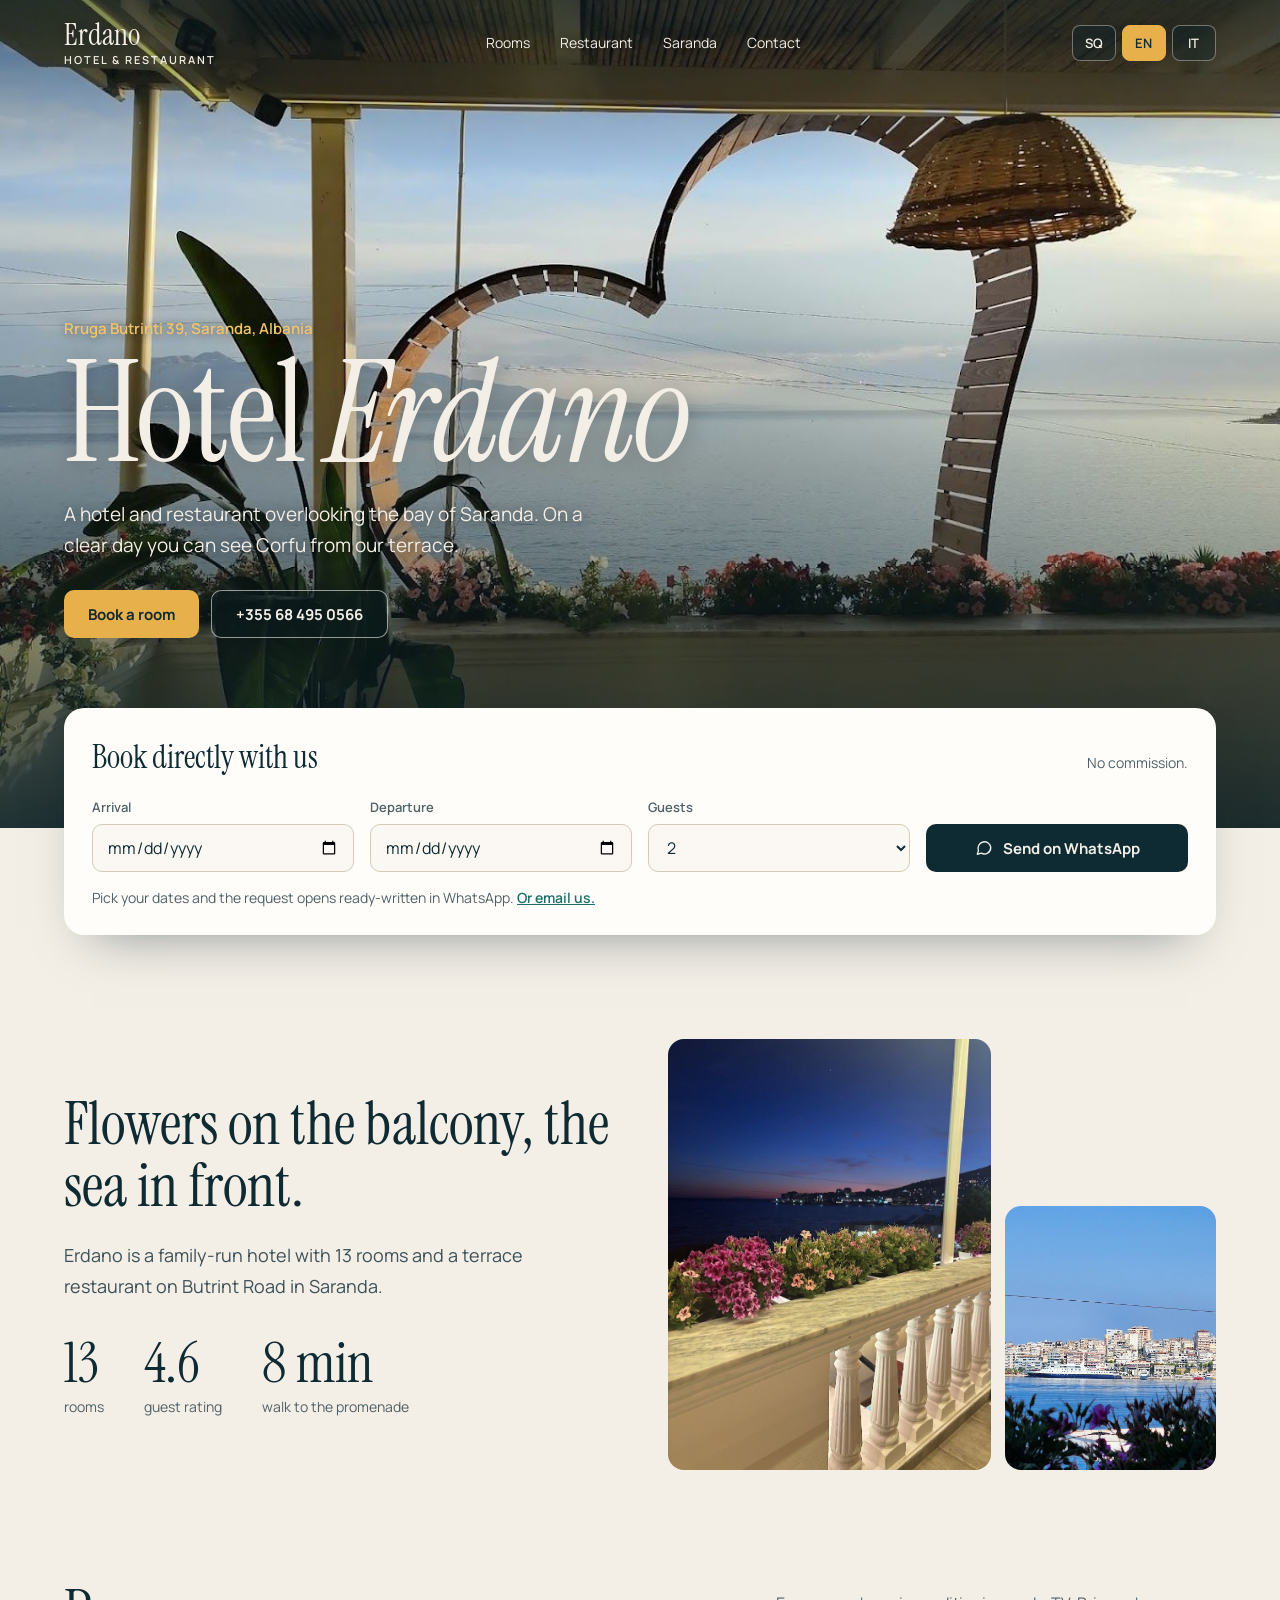
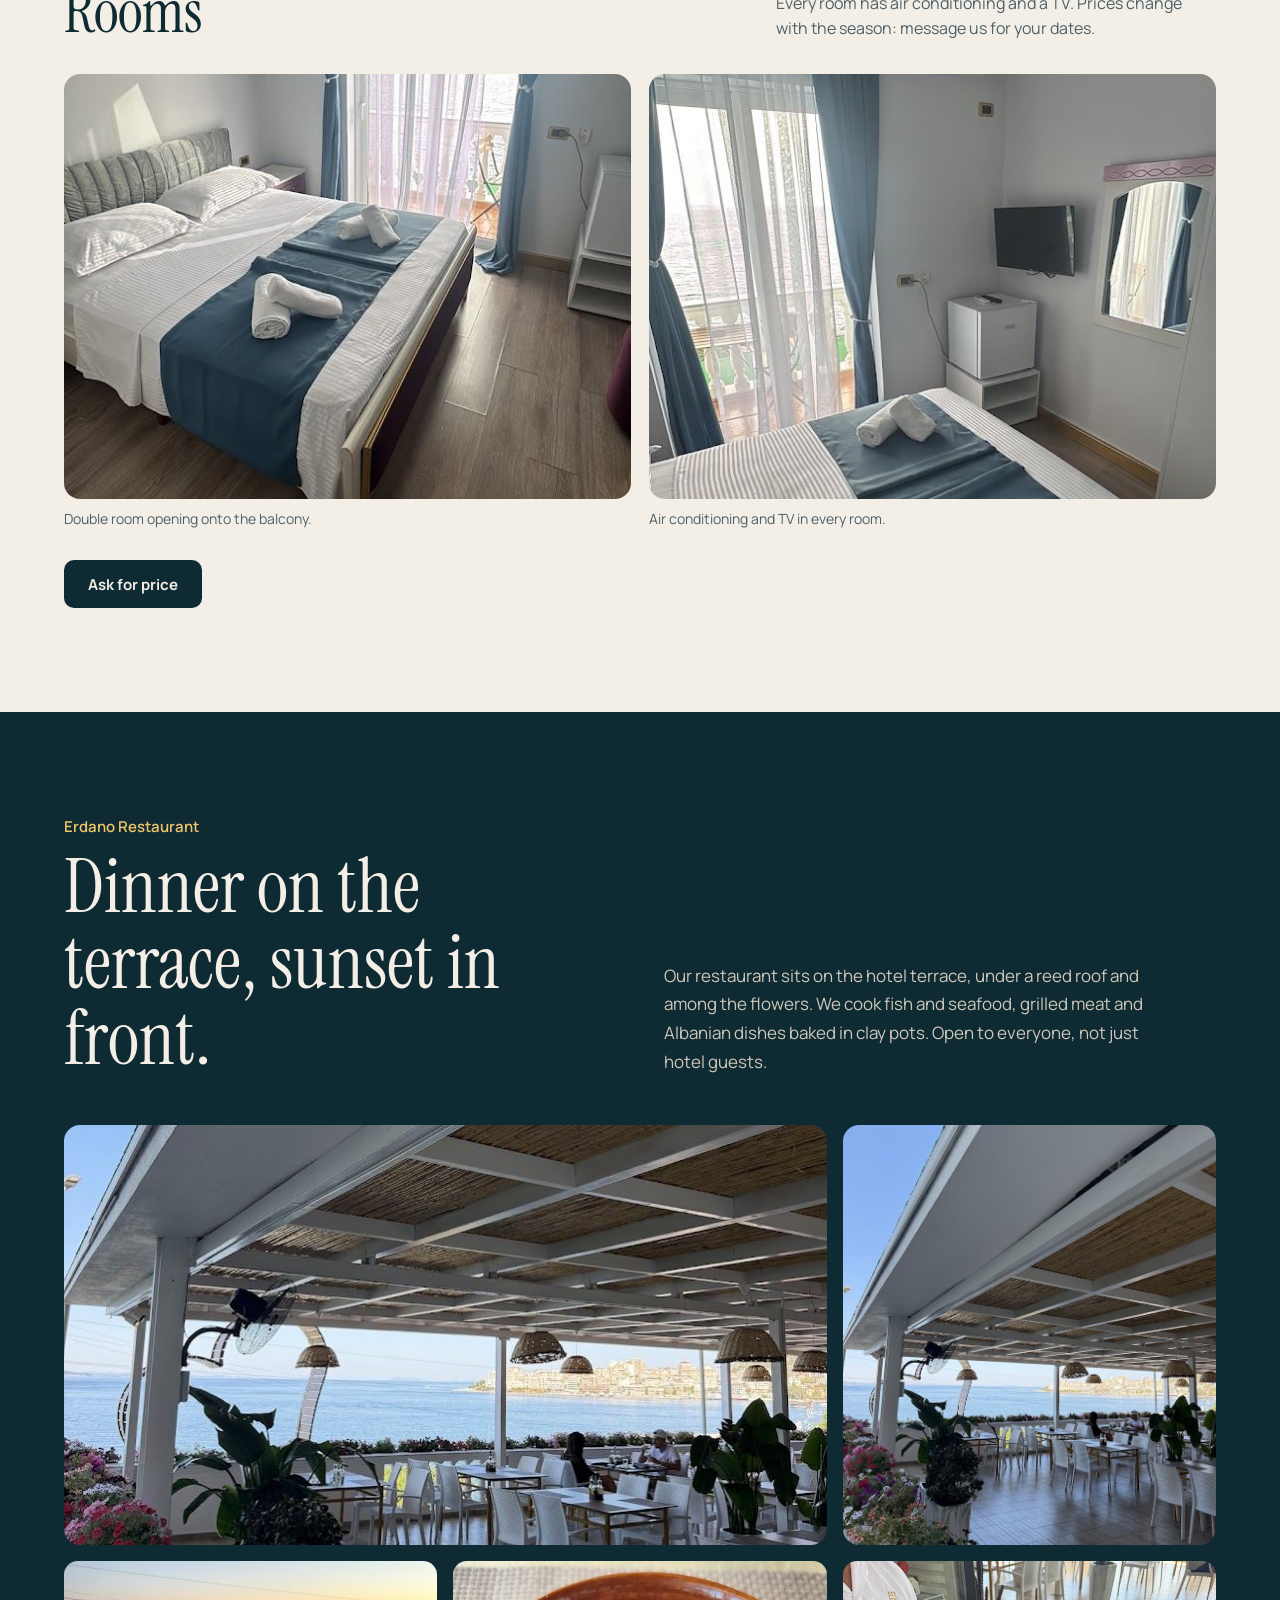
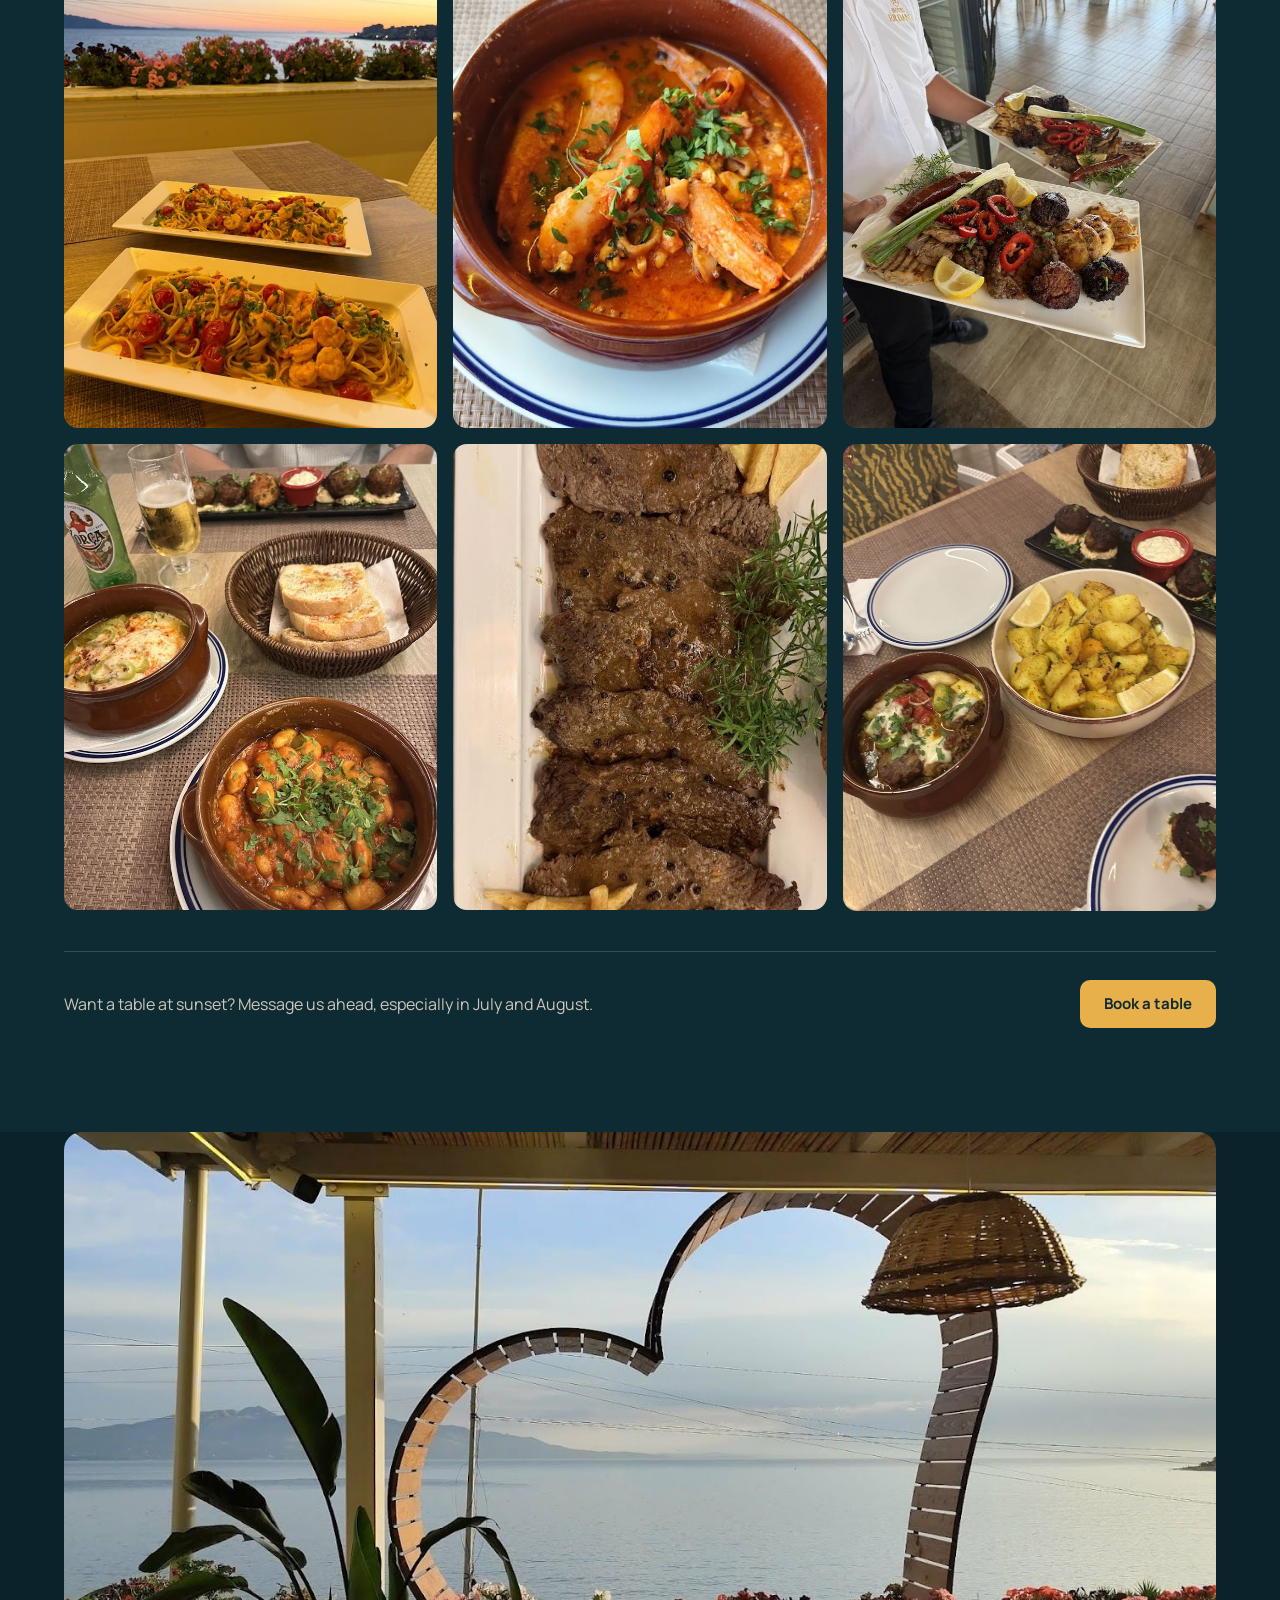
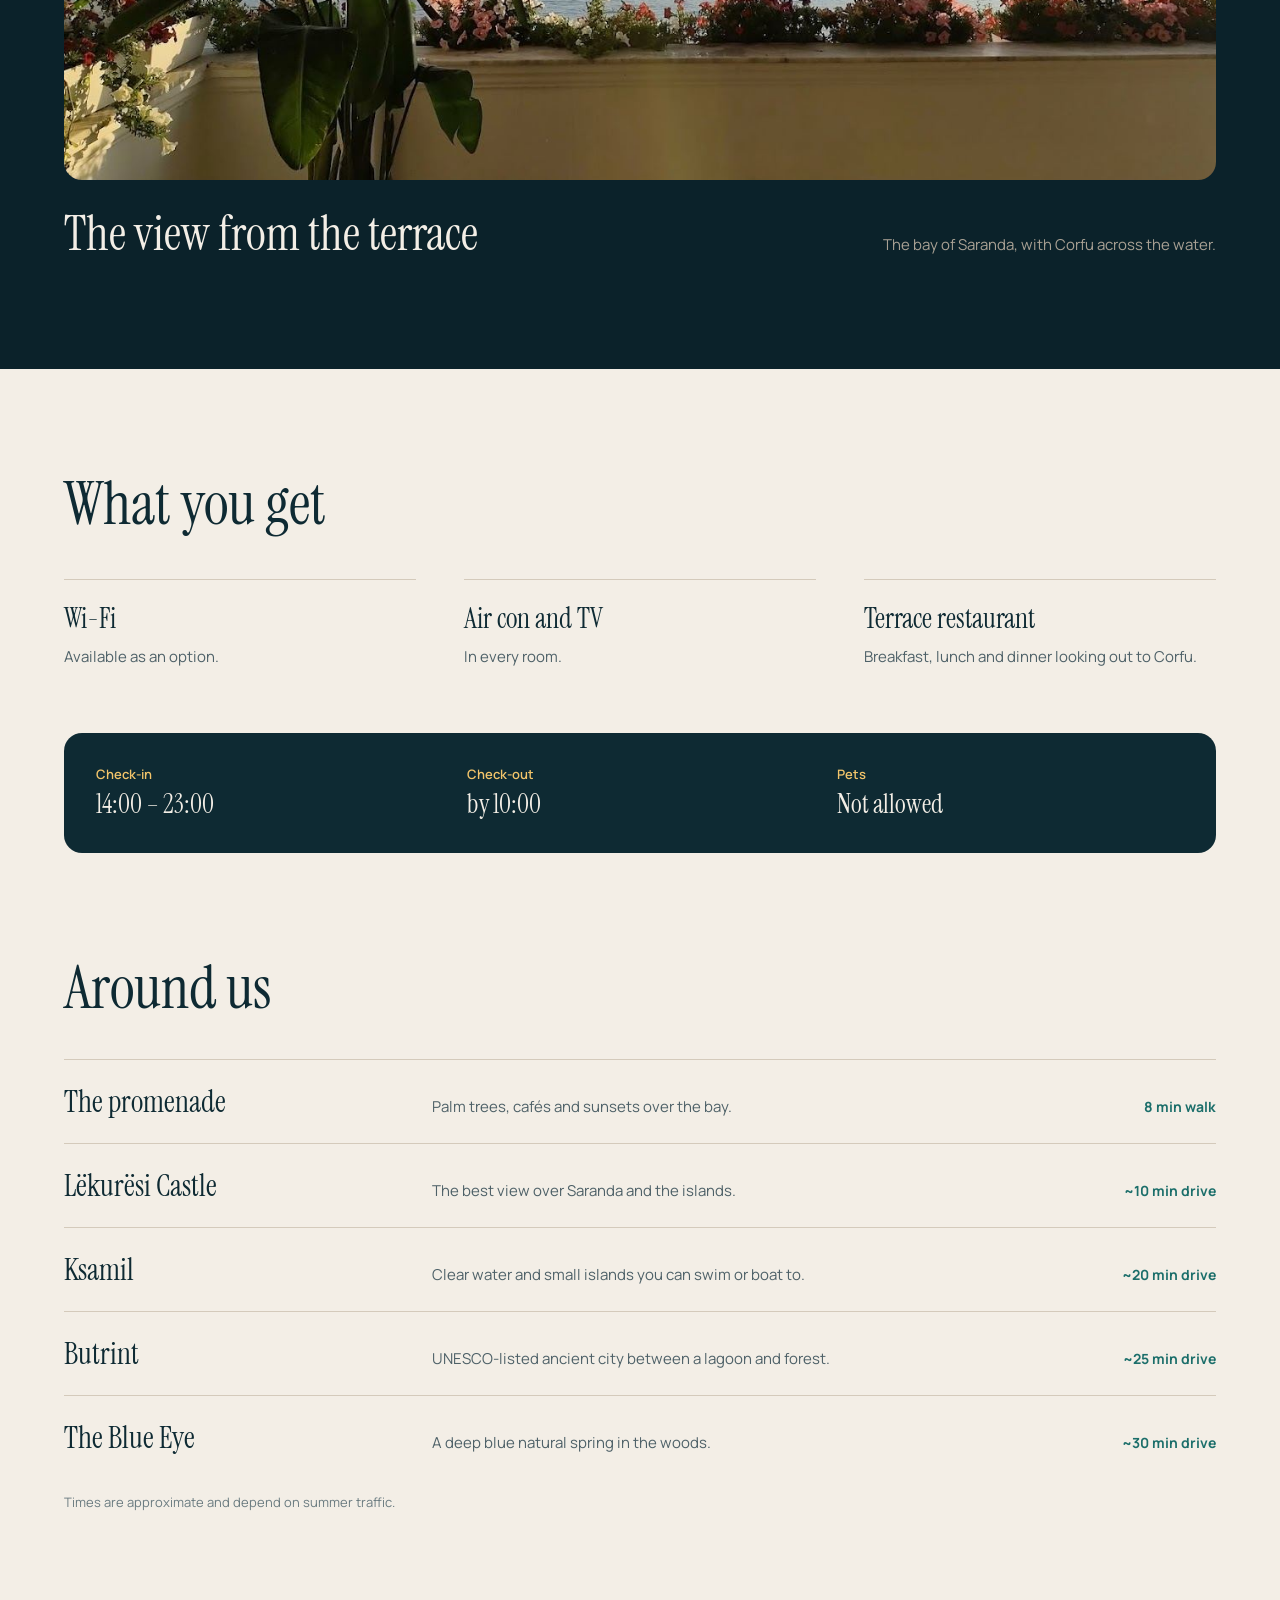
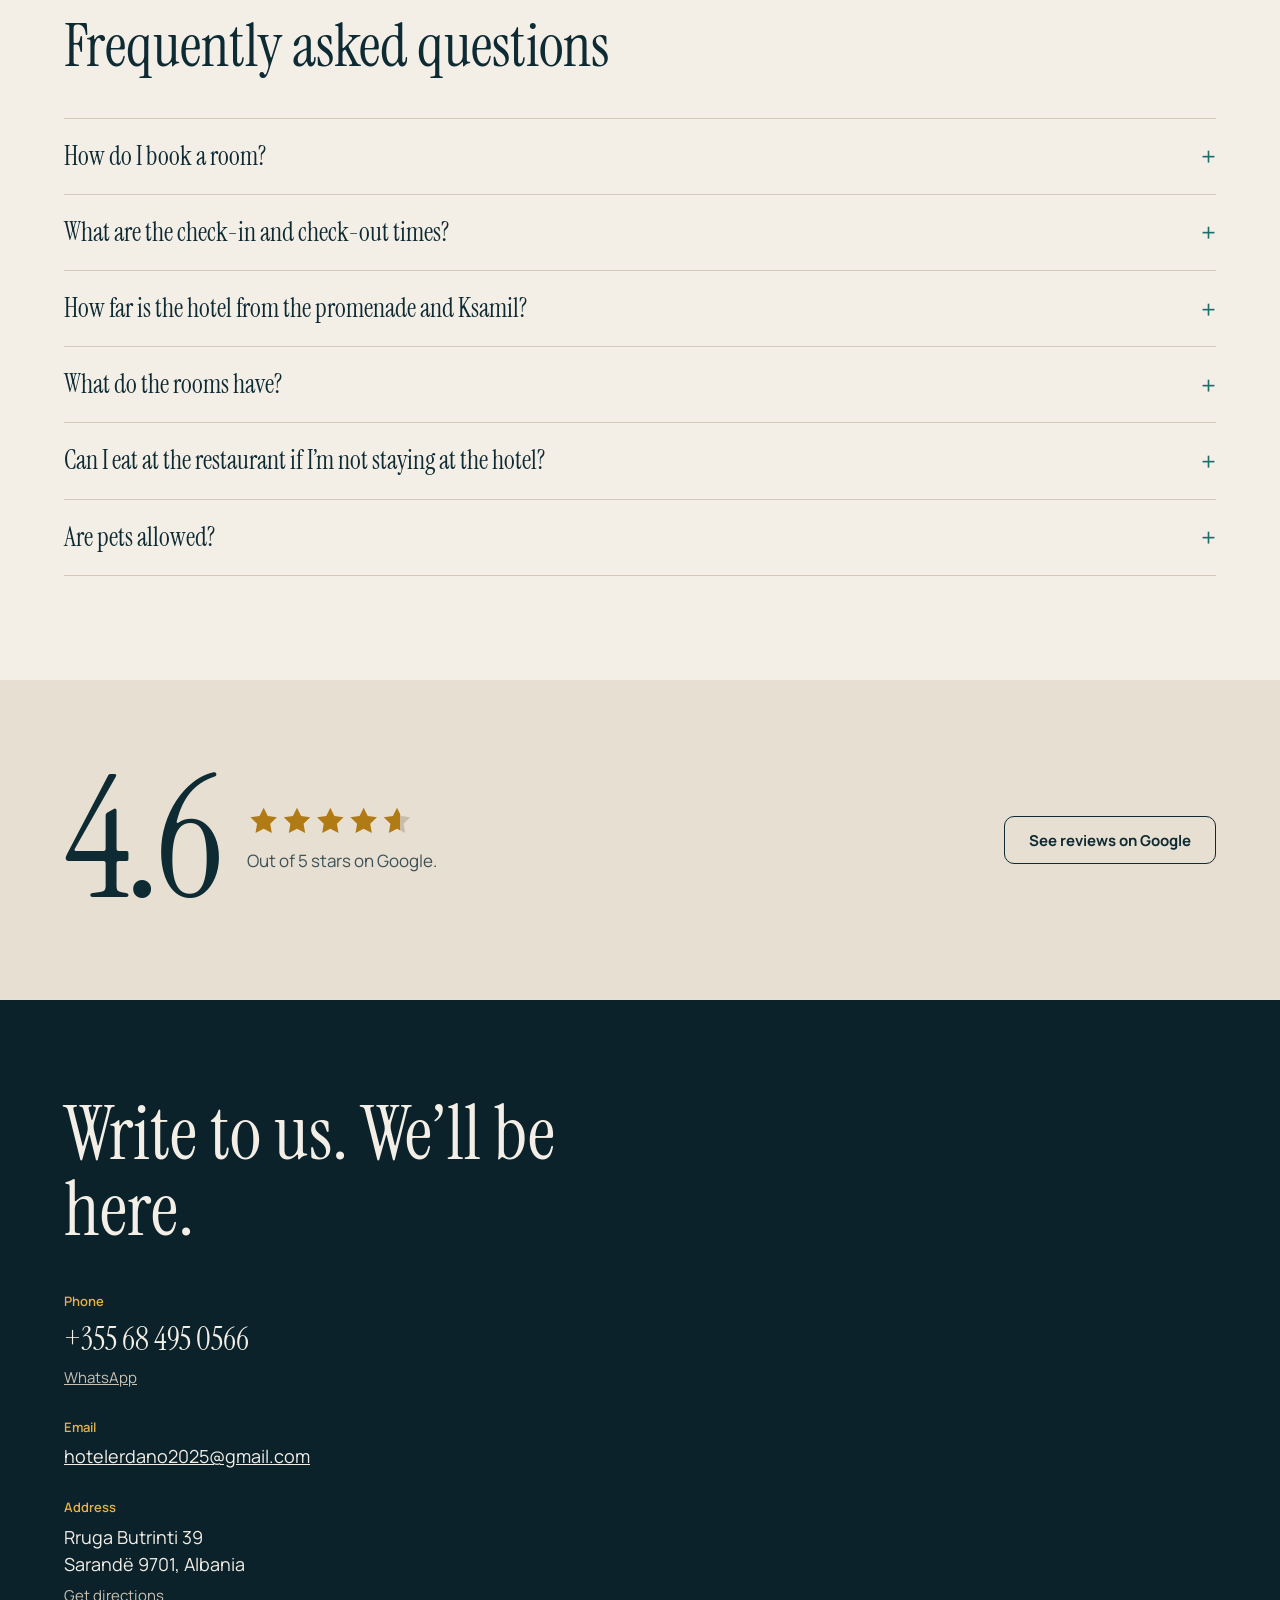
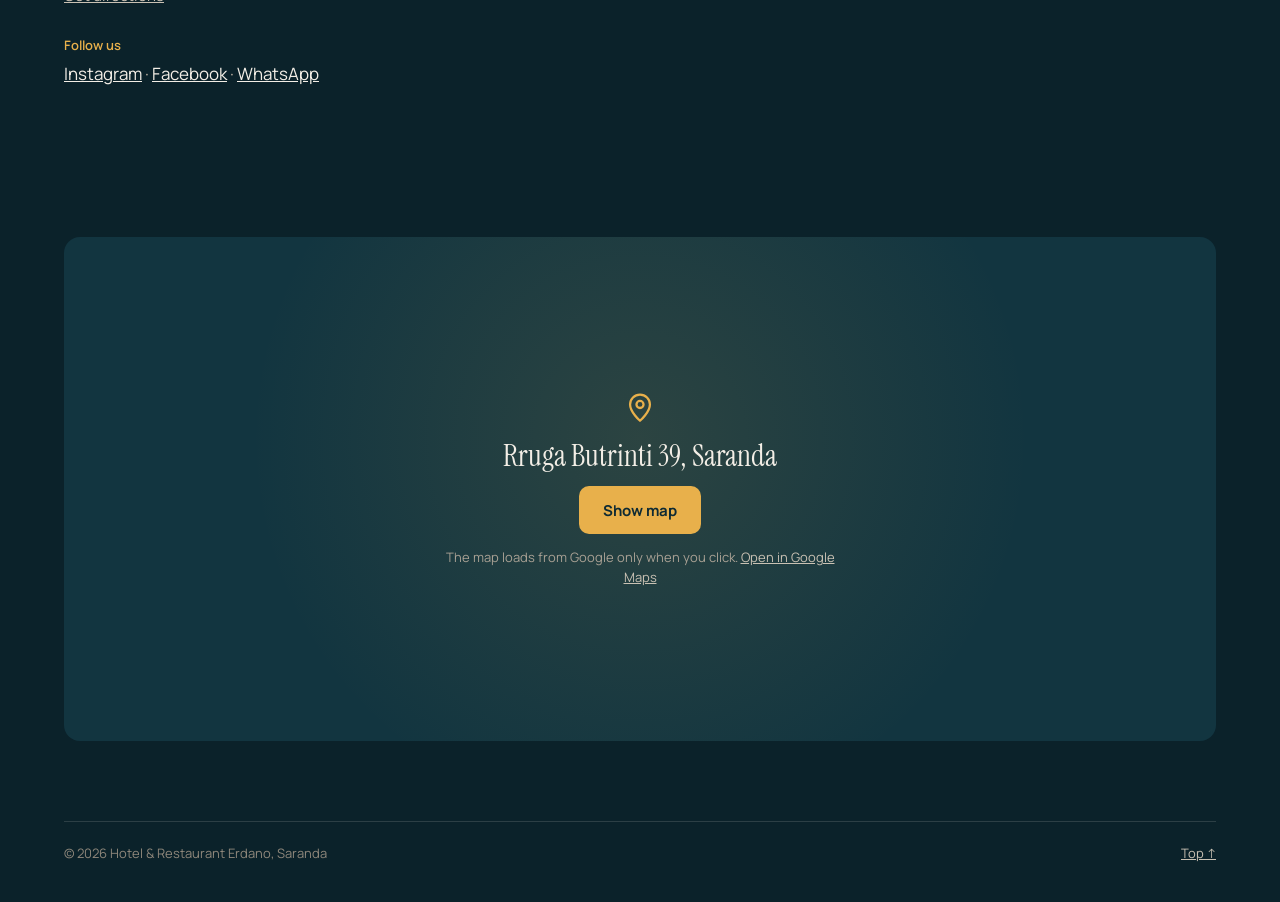
==== commit ee2d2bef: "Remove unverified content (sq/en/it) Drop room sizes/types, sea-view balcony, front desk hours, chec" ====
--- a/site/en/index.html
+++ b/site/en/index.html
@@ -7,7 +7,7 @@
 <meta name="referrer" content="strict-origin-when-cross-origin">
 <meta name="robots" content="index, follow, max-image-preview:large">
 <title>Hotel Erdano Saranda · Sea-view hotel & restaurant, Albania</title>
-<meta name="description" content="Family-run hotel in Saranda, Albania: 13 rooms with sea-view balconies, a terrace restaurant facing Corfu, 8 min from the promenade. Book direct, no commission.">
+<meta name="description" content="Family-run hotel in Saranda, Albania: 13 rooms and a terrace restaurant facing the bay and Corfu, 8 min from the promenade. Book direct, no commission.">
 <link rel="canonical" href="https://hotel-erdano.example/en/">
 <link rel="alternate" hreflang="sq" href="https://hotel-erdano.example/">
 <link rel="alternate" hreflang="en" href="https://hotel-erdano.example/en/">
@@ -22,7 +22,7 @@
 <meta property="og:locale:alternate" content="sq_AL">
 <meta property="og:locale:alternate" content="it_IT">
 <meta property="og:title" content="Hotel Erdano · Sea-view hotel in Saranda, Albania">
-<meta property="og:description" content="Family-run hotel in Saranda, Albania: 13 rooms with sea-view balconies, a terrace restaurant facing Corfu, 8 min from the promenade. Book direct, no commission.">
+<meta property="og:description" content="Family-run hotel in Saranda, Albania: 13 rooms and a terrace restaurant facing the bay and Corfu, 8 min from the promenade. Book direct, no commission.">
 <meta property="og:url" content="https://hotel-erdano.example/en/">
 <meta property="og:image" content="https://hotel-erdano.example/img/og-image.jpg">
 <meta property="og:image:width" content="1200">
@@ -49,7 +49,7 @@
       "@id": "https://hotel-erdano.example/#hotel",
       "name": "Hotel & Restaurant Erdano",
       "alternateName": "Hotel Erdano",
-      "description": "Family-run hotel with 13 rooms and a terrace restaurant on Butrint Road in Saranda, Albania. Most rooms have a sea-view balcony; from the terrace you can see Corfu.",
+      "description": "Family-run hotel with 13 rooms and a terrace restaurant on Butrint Road in Saranda, Albania. From the terrace you can see Corfu.",
       "url": "https://hotel-erdano.example/en/",
       "image": [
         "https://hotel-erdano.example/img/hero-terrace.jpg",
@@ -73,17 +73,12 @@
       "checkinTime": "14:00",
       "checkoutTime": "10:00",
       "petsAllowed": false,
-      "smokingAllowed": false,
       "availableLanguage": ["Albanian", "English", "Italian"],
       "amenityFeature": [
-        {"@type": "LocationFeatureSpecification", "name": "Free Wi-Fi", "value": true},
+        {"@type": "LocationFeatureSpecification", "name": "Wi-Fi", "value": true},
         {"@type": "LocationFeatureSpecification", "name": "Air conditioning", "value": true},
         {"@type": "LocationFeatureSpecification", "name": "TV", "value": true},
-        {"@type": "LocationFeatureSpecification", "name": "Mini fridge", "value": true},
-        {"@type": "LocationFeatureSpecification", "name": "Private bathroom", "value": true},
-        {"@type": "LocationFeatureSpecification", "name": "Sea-view balcony", "value": true},
-        {"@type": "LocationFeatureSpecification", "name": "Restaurant", "value": true},
-        {"@type": "LocationFeatureSpecification", "name": "Non-smoking rooms", "value": true}
+        {"@type": "LocationFeatureSpecification", "name": "Restaurant", "value": true}
       ],
       "sameAs": [
         "https://www.instagram.com/hotel_restaurant_erdano/",
@@ -100,8 +95,8 @@
       "url": "https://hotel-erdano.example/en/#restoranti",
       "image": [
         "https://hotel-erdano.example/img/restaurant-terrace.jpg",
-        "https://hotel-erdano.example/img/dish-shrimp-linguine.jpg",
-        "https://hotel-erdano.example/img/dish-mixed-grill.jpg"
+        "https://hotel-erdano.example/img/dish-1.jpg",
+        "https://hotel-erdano.example/img/dish-3.jpg"
       ],
       "servesCuisine": ["Seafood", "Albanian", "Grill"],
       "acceptsReservations": "https://wa.me/355684950566",
@@ -122,12 +117,12 @@
       "@id": "https://hotel-erdano.example/en/#faq",
       "inLanguage": "en",
       "mainEntity": [
-        {"@type": "Question", "name": "How do I book a room?", "acceptedAnswer": {"@type": "Answer", "text": "Directly with us, with no commission: message us on WhatsApp or call +355 68 495 0566, or email hotelerdano2025@gmail.com. You talk to us, not a call centre."}},
-        {"@type": "Question", "name": "What are the check-in and check-out times?", "acceptedAnswer": {"@type": "Answer", "text": "Check-in is from 14:00 to 23:00 and check-out is by 10:00. The front desk is open from 07:00 to 23:30."}},
+        {"@type": "Question", "name": "How do I book a room?", "acceptedAnswer": {"@type": "Answer", "text": "Directly with us, with no commission: message us on WhatsApp or call +355 68 495 0566, or email hotelerdano2025@gmail.com."}},
+        {"@type": "Question", "name": "What are the check-in and check-out times?", "acceptedAnswer": {"@type": "Answer", "text": "Check-in is from 14:00 to 23:00 and check-out is by 10:00."}},
         {"@type": "Question", "name": "How far is the hotel from the promenade and Ksamil?", "acceptedAnswer": {"@type": "Answer", "text": "The Saranda promenade is an 8-minute walk. By car, Ksamil is about 20 minutes away, Butrint about 25 and the Blue Eye about 30."}},
-        {"@type": "Question", "name": "What do the rooms have?", "acceptedAnswer": {"@type": "Answer", "text": "Every room has air conditioning, a TV, a mini fridge, free Wi-Fi (100+ Mbps) and a private bathroom. Most rooms have a sea-view balcony."}},
+        {"@type": "Question", "name": "What do the rooms have?", "acceptedAnswer": {"@type": "Answer", "text": "Every room has air conditioning and a TV. Wi-Fi is available as an option."}},
         {"@type": "Question", "name": "Can I eat at the restaurant if I’m not staying at the hotel?", "acceptedAnswer": {"@type": "Answer", "text": "Yes. The terrace restaurant serves breakfast, lunch and dinner to everyone. For a table at sunset, especially in July and August, message us ahead."}},
-        {"@type": "Question", "name": "Are pets or smoking allowed?", "acceptedAnswer": {"@type": "Answer", "text": "Pets are not allowed. Rooms and indoor areas are non-smoking."}}
+        {"@type": "Question", "name": "Are pets allowed?", "acceptedAnswer": {"@type": "Answer", "text": "Pets are not allowed."}}
       ]
     }
   ]
@@ -147,7 +142,7 @@
         <span class="brand-name">Erdano</span>
         <span class="brand-sub">HOTEL &amp; RESTAURANT</span>
       </a>
-      <div class="navlinks">
+      <div class="navlinks" id="menu">
         <a href="#dhomat">Rooms</a>
         <a href="#restoranti">Restaurant</a>
         <a href="#sarande">Saranda</a>
@@ -158,6 +153,7 @@
         <a class="lang" href="./" hreflang="en" lang="en" aria-current="page">EN</a>
         <a class="lang" href="../it/" hreflang="it" lang="it">IT</a>
       </div>
+      <button class="burger" type="button" aria-controls="menu" aria-expanded="false" aria-label="Menu" hidden><span></span><span></span><span></span></button>
     </div>
   </nav>
 
@@ -178,7 +174,7 @@
     <div class="booking-card">
       <div class="booking-head">
         <h2 id="booking-h">Book directly with us</h2>
-        <p>No commission. You talk to us, not a call centre.</p>
+        <p>No commission.</p>
       </div>
       <div class="booking-grid">
         <div class="field">
@@ -212,7 +208,7 @@
   <div class="wrap">
     <div>
       <h2 class="h-xl">Flowers on the balcony, the sea in front.</h2>
-      <p class="intro-p">Erdano is a family-run hotel with 13 rooms and a terrace restaurant on Butrint Road: close enough to walk everywhere, far enough to sleep well at night. Ask us anything, from the best beaches to the boats for Ksamil.</p>
+      <p class="intro-p">Erdano is a family-run hotel with 13 rooms and a terrace restaurant on Butrint Road in Saranda.</p>
       <dl class="stats">
         <div><dt>rooms</dt><dd>13</dd></div>
         <div><dt>guest rating</dt><dd>4.6</dd></div>
@@ -227,7 +223,6 @@
         <div class="frame">
           <img class="ph pos-60c" src="../img/harbour.jpg" width="1360" height="1020" alt="Saranda harbour seen from the hotel" loading="lazy">
         </div>
-        <p>Left: the balcony at dusk. Right: Saranda harbour, seen from the hotel.</p>
       </div>
     </div>
   </div>
@@ -237,7 +232,7 @@
   <div class="wrap">
     <div class="section-head">
       <h2 class="h-xl">Rooms</h2>
-      <p>Every room has air conditioning, a TV, a mini fridge, free Wi-Fi and a private bathroom. Prices change with the season, so message us for today’s rate.</p>
+      <p>Every room has air conditioning and a TV. Prices change with the season: message us for your dates.</p>
     </div>
     <div class="room-photos">
       <figure>
@@ -245,43 +240,11 @@
         <figcaption>Double room opening onto the balcony.</figcaption>
       </figure>
       <figure>
-        <div class="frame"><img class="ph pos-c40" src="../img/room-interior.jpg" width="574" height="1020" alt="Room with air conditioning, TV and mini fridge" loading="lazy"></div>
-        <figcaption>Air con, TV and mini fridge in every room.</figcaption>
+        <div class="frame"><img class="ph pos-c40" src="../img/room-interior.jpg" width="574" height="1020" alt="Room with air conditioning and TV" loading="lazy"></div>
+        <figcaption>Air conditioning and TV in every room.</figcaption>
       </figure>
     </div>
-    <ul class="room-list">
-      <li class="room">
-        <div class="room-name"><span class="dot sea" aria-hidden="true"></span><h3>Double, sea view</h3></div>
-        <span class="room-meta">15 m²</span><span class="room-meta">2 guests</span>
-        <a class="ask" href="https://wa.me/355684950566?text=Hello%21%20What%20is%20the%20price%20for%20the%20room%3A%20Double%2C%20sea%20view%3F" target="_blank" rel="noopener">Ask for price →</a>
-      </li>
-      <li class="room">
-        <div class="room-name"><span class="dot sea" aria-hidden="true"></span><h3>Double, partial sea view</h3></div>
-        <span class="room-meta">17 m²</span><span class="room-meta">2 guests</span>
-        <a class="ask" href="https://wa.me/355684950566?text=Hello%21%20What%20is%20the%20price%20for%20the%20room%3A%20Double%2C%20partial%20sea%20view%3F" target="_blank" rel="noopener">Ask for price →</a>
-      </li>
-      <li class="room">
-        <div class="room-name"><span class="dot" aria-hidden="true"></span><h3>Double, city view</h3></div>
-        <span class="room-meta">17 m²</span><span class="room-meta">2 guests</span>
-        <a class="ask" href="https://wa.me/355684950566?text=Hello%21%20What%20is%20the%20price%20for%20the%20room%3A%20Double%2C%20city%20view%3F" target="_blank" rel="noopener">Ask for price →</a>
-      </li>
-      <li class="room">
-        <div class="room-name"><span class="dot" aria-hidden="true"></span><h3>Twin with balcony</h3></div>
-        <span class="room-meta">17 m²</span><span class="room-meta">2 guests</span>
-        <a class="ask" href="https://wa.me/355684950566?text=Hello%21%20What%20is%20the%20price%20for%20the%20room%3A%20Twin%20with%20balcony%3F" target="_blank" rel="noopener">Ask for price →</a>
-      </li>
-      <li class="room">
-        <div class="room-name"><span class="dot sea" aria-hidden="true"></span><h3>Triple with balcony and sea view</h3></div>
-        <span class="room-meta">17 m²</span><span class="room-meta">3 guests</span>
-        <a class="ask" href="https://wa.me/355684950566?text=Hello%21%20What%20is%20the%20price%20for%20the%20room%3A%20Triple%20with%20balcony%20and%20sea%20view%3F" target="_blank" rel="noopener">Ask for price →</a>
-      </li>
-      <li class="room">
-        <div class="room-name"><span class="dot sea" aria-hidden="true"></span><h3>Quadruple with balcony and sea view</h3></div>
-        <span class="room-meta">25 m²</span><span class="room-meta">4 guests</span>
-        <a class="ask" href="https://wa.me/355684950566?text=Hello%21%20What%20is%20the%20price%20for%20the%20room%3A%20Quadruple%20with%20balcony%20and%20sea%20view%3F" target="_blank" rel="noopener">Ask for price →</a>
-      </li>
-    </ul>
-    <p class="legend"><span class="dot sea" aria-hidden="true"></span>Sea view</p>
+    <p class="rooms-cta"><a class="btn btn-dark" href="https://wa.me/355684950566?text=Hello%21%20I%20would%20like%20to%20know%20the%20price%20of%20a%20room%20at%20Hotel%20Erdano." target="_blank" rel="noopener">Ask for price</a></p>
   </div>
 </section>
 
@@ -305,12 +268,12 @@
     </div>
 
     <div class="dishes">
-      <figure class="dish"><img class="ph" src="../img/dish-shrimp-linguine.jpg" width="720" height="960" alt="Shrimp linguine" loading="lazy"><figcaption>Shrimp linguine</figcaption></figure>
-      <figure class="dish"><img class="ph" src="../img/dish-shrimp-claypot.jpg" width="960" height="720" alt="Shrimp in a clay pot" loading="lazy"><figcaption>Shrimp in a clay pot</figcaption></figure>
-      <figure class="dish"><img class="ph" src="../img/dish-mixed-grill.jpg" width="720" height="960" alt="Mixed grill platter" loading="lazy"><figcaption>Mixed grill platter</figcaption></figure>
-      <figure class="dish"><img class="ph" src="../img/dish-beans-cheese.jpg" width="720" height="960" alt="Baked beans and cheese" loading="lazy"><figcaption>Baked beans and cheese</figcaption></figure>
-      <figure class="dish"><img class="ph" src="../img/dish-steak.jpg" width="500" height="1020" alt="Steak with pepper sauce" loading="lazy"><figcaption>Steak with pepper sauce</figcaption></figure>
-      <figure class="dish"><img class="ph" src="../img/dish-potatoes-meatballs.jpg" width="720" height="960" alt="Roast potatoes and meatballs" loading="lazy"><figcaption>Roast potatoes and meatballs</figcaption></figure>
+      <figure class="dish"><img class="ph" src="../img/dish-1.jpg" width="720" height="960" alt="Dish at Erdano restaurant" loading="lazy"></figure>
+      <figure class="dish"><img class="ph" src="../img/dish-2.jpg" width="960" height="720" alt="Dish at Erdano restaurant" loading="lazy"></figure>
+      <figure class="dish"><img class="ph" src="../img/dish-3.jpg" width="720" height="960" alt="Dish at Erdano restaurant" loading="lazy"></figure>
+      <figure class="dish"><img class="ph" src="../img/dish-4.jpg" width="720" height="960" alt="Dish at Erdano restaurant" loading="lazy"></figure>
+      <figure class="dish"><img class="ph" src="../img/dish-5.jpg" width="500" height="1020" alt="Dish at Erdano restaurant" loading="lazy"></figure>
+      <figure class="dish"><img class="ph" src="../img/dish-6.jpg" width="720" height="960" alt="Dish at Erdano restaurant" loading="lazy"></figure>
     </div>
 
     <div class="cta-row">
@@ -327,7 +290,7 @@
     </div>
     <div class="view-caption">
       <h2 id="view-h">The view from the terrace</h2>
-      <p>Filmed at the hotel. The bay of Saranda, Corfu across the water and the sun going down behind it.</p>
+      <p>The bay of Saranda, with Corfu across the water.</p>
     </div>
   </div>
 </section>
@@ -336,19 +299,14 @@
   <div class="wrap">
     <h2 class="h-xl">What you get</h2>
     <div class="feats">
-      <div><h3>Free Wi-Fi</h3><p>100+ Mbps in every room. Fast enough to work.</p></div>
-      <div><h3>Air con and TV</h3><p>In every room, plus a mini fridge.</p></div>
-      <div><h3>Balconies over the bay</h3><p>Most rooms have a sea-view balcony.</p></div>
+      <div><h3>Wi-Fi</h3><p>Available as an option.</p></div>
+      <div><h3>Air con and TV</h3><p>In every room.</p></div>
       <div><h3>Terrace restaurant</h3><p>Breakfast, lunch and dinner looking out to Corfu.</p></div>
-      <div><h3>Smoke-free</h3><p>Rooms and indoor areas are non-smoking.</p></div>
-      <div><h3>Front desk</h3><p>Open from 07:00 to 23:30.</p></div>
     </div>
     <dl class="info">
       <div><dt>Check-in</dt><dd>14:00 – 23:00</dd></div>
       <div><dt>Check-out</dt><dd>by 10:00</dd></div>
-      <div><dt>Front desk</dt><dd>07:00 – 23:30</dd></div>
       <div><dt>Pets</dt><dd>Not allowed</dd></div>
-      <div><dt>Check-in age</dt><dd>18+</dd></div>
     </dl>
   </div>
 </section>
@@ -371,12 +329,12 @@
   <div class="wrap">
     <h2 id="faq-h" class="h-xl">Frequently asked questions</h2>
     <div class="faq-list">
-      <details><summary>How do I book a room?</summary><p>Directly with us, with no commission: message us on WhatsApp or call <a href="tel:+355684950566">+355 68 495 0566</a>, or email <a href="mailto:hotelerdano2025@gmail.com">hotelerdano2025@gmail.com</a>. You talk to us, not a call centre.</p></details>
-      <details><summary>What are the check-in and check-out times?</summary><p>Check-in is from 14:00 to 23:00 and check-out is by 10:00. The front desk is open from 07:00 to 23:30.</p></details>
+      <details><summary>How do I book a room?</summary><p>Directly with us, with no commission: message us on WhatsApp or call <a href="tel:+355684950566">+355 68 495 0566</a>, or email <a href="mailto:hotelerdano2025@gmail.com">hotelerdano2025@gmail.com</a>.</p></details>
+      <details><summary>What are the check-in and check-out times?</summary><p>Check-in is from 14:00 to 23:00 and check-out is by 10:00.</p></details>
       <details><summary>How far is the hotel from the promenade and Ksamil?</summary><p>The Saranda promenade is an 8-minute walk. By car, Ksamil is about 20 minutes away, Butrint about 25 and the Blue Eye about 30.</p></details>
-      <details><summary>What do the rooms have?</summary><p>Every room has air conditioning, a TV, a mini fridge, free Wi-Fi (100+ Mbps) and a private bathroom. Most rooms have a sea-view balcony.</p></details>
+      <details><summary>What do the rooms have?</summary><p>Every room has air conditioning and a TV. Wi-Fi is available as an option.</p></details>
       <details><summary>Can I eat at the restaurant if I’m not staying at the hotel?</summary><p>Yes. The terrace restaurant serves breakfast, lunch and dinner to everyone. For a table at sunset, especially in July and August, message us ahead.</p></details>
-      <details><summary>Are pets or smoking allowed?</summary><p>Pets are not allowed. Rooms and indoor areas are non-smoking.</p></details>
+      <details><summary>Are pets allowed?</summary><p>Pets are not allowed.</p></details>
     </div>
   </div>
 </section>
@@ -393,7 +351,7 @@
           </defs>
           <use href="#st" x="0" fill="#B07A14"/><use href="#st" x="40" fill="#B07A14"/><use href="#st" x="80" fill="#B07A14"/><use href="#st" x="120" fill="#B07A14"/><use href="#st" x="160" fill="url(#part)"/>
         </svg>
-        <p>Out of 5 stars from our guests. Read what they say.</p>
+        <p>Out of 5 stars on Google.</p>
       </div>
     </div>
     <a class="btn btn-out" href="https://maps.google.com/?cid=1769334464069429081" target="_blank" rel="noopener">See reviews on Google</a>
@@ -429,7 +387,6 @@
       </div>
       <figure>
         <div class="frame"><img class="ph" src="../img/entrance-night.jpg" width="765" height="1020" alt="Hotel Erdano entrance at night" loading="lazy"></div>
-        <figcaption>The steps up to the entrance, from Butrint Road.</figcaption>
       </figure>
     </div>
     <div id="map" class="map" data-title="Map: Hotel Erdano, Rruga Butrinti 39, Saranda">
--- a/site/css/style.css
+++ b/site/css/style.css
@@ -49,7 +49,7 @@
 .hero{position:relative;min-height:92vh;color:var(--sand);overflow:hidden;background:var(--ink);display:flex;flex-direction:column}
 .hero-img{position:absolute;inset:0;width:100%;height:100%;object-fit:cover;object-position:center 55%}
 .hero-shade{position:absolute;inset:0;background:linear-gradient(180deg,rgba(11,34,42,.55) 0%,rgba(11,34,42,0) 22%,rgba(11,34,42,0) 45%,rgba(11,34,42,.82) 100%)}
-.nav{position:relative;z-index:2}
+.nav{position:relative;z-index:4}
 .nav .wrap{display:flex;align-items:center;justify-content:space-between;gap:20px;padding-top:20px;padding-bottom:20px;flex-wrap:wrap}
 .brand{color:var(--sand);text-decoration:none;display:flex;flex-direction:column;line-height:1}
 .brand:hover{color:var(--sand)}
@@ -58,7 +58,40 @@
 .navlinks{display:flex;gap:26px;align-items:center}
 .navlinks a{color:var(--sand);text-decoration:none;font-size:14px;padding:12px 2px;text-shadow:0 1px 8px rgba(0,0,0,.35)}
 .navlinks a:hover{color:var(--gold)}
-@media (max-width:860px){.navlinks{display:none}}
+/* Burger menu (phones/tablets): the same nav links, shown as a dropdown panel */
+.burger{display:none;position:relative;width:44px;height:36px;padding:0;border-radius:8px;border:1px solid rgba(243,238,230,.4);background:rgba(11,34,42,.35);color:var(--sand);cursor:pointer}
+.burger:hover{border-color:var(--gold)}
+.burger span{position:absolute;left:12px;right:12px;height:2px;border-radius:2px;background:currentColor;transition:transform .2s ease,opacity .2s ease}
+.burger span:nth-child(1){top:11px}
+.burger span:nth-child(2){top:17px}
+.burger span:nth-child(3){top:23px}
+.burger[aria-expanded="true"]{background:var(--gold);border-color:var(--gold);color:var(--ink)}
+.burger[aria-expanded="true"] span:nth-child(1){transform:translateY(6px) rotate(45deg)}
+.burger[aria-expanded="true"] span:nth-child(2){opacity:0}
+.burger[aria-expanded="true"] span:nth-child(3){transform:translateY(-6px) rotate(-45deg)}
+@media (max-width:860px){
+  .nav .wrap{gap:8px;flex-wrap:nowrap}
+  .brand{min-width:0}
+  .langs{margin-left:auto;flex-shrink:0}
+  .burger{flex-shrink:0}
+  .burger{display:inline-block}
+  .burger[hidden]{display:none}
+  .navlinks{display:none;position:absolute;top:calc(100% - 10px);left:16px;right:16px;z-index:5;flex-direction:column;align-items:stretch;gap:0;padding:6px 22px;background:rgba(11,34,42,.97);border:1px solid rgba(243,238,230,.14);border-radius:16px;box-shadow:0 24px 50px -20px rgba(0,0,0,.6)}
+  .navlinks.open{display:flex}
+  .navlinks a{font-family:var(--serif);font-size:26px;padding:14px 2px;text-shadow:none;border-bottom:1px solid rgba(243,238,230,.12)}
+  .navlinks a:last-child{border-bottom:0}
+}
+@media (max-width:420px){
+  .nav .wrap{gap:6px}
+  .langs{gap:4px}
+  .lang{min-width:36px;min-height:36px;font-size:12px}
+  .burger{width:40px}
+  .burger span{left:11px;right:11px}
+  .brand-name{font-size:26px}
+  .brand-sub{font-size:10px;letter-spacing:.14em}
+}
+@media (max-width:370px){.brand-sub{font-size:9px;letter-spacing:.08em;white-space:nowrap}}
+@media (prefers-reduced-motion:reduce){.burger span{transition:none}}
 .langs{display:flex;gap:6px;align-items:center}
 .lang{display:inline-flex;align-items:center;justify-content:center;min-width:44px;min-height:36px;border-radius:8px;border:1px solid rgba(243,238,230,.4);background:rgba(11,34,42,.35);color:var(--sand);font:600 13px var(--sans);text-decoration:none}
 .lang:hover{border-color:var(--gold);color:var(--sand)}
@@ -106,18 +139,7 @@
 .room-photos figure{margin:0}
 .room-photos .frame{aspect-ratio:4/3}
 .room-photos figcaption{margin-top:10px;font-size:14px;color:var(--muted)}
-.room-list{list-style:none;margin:40px 0 0;padding:0}
-.room{display:flex;flex-wrap:wrap;align-items:center;gap:12px 32px;padding:22px 0;border-top:1px solid var(--line)}
-.room:last-child{border-bottom:1px solid var(--line)}
-.room-name{flex:1 1 300px;min-width:0;display:flex;align-items:center;gap:14px}
-.room-name h3{margin:0;font-size:28px;line-height:1.1}
-.room-meta{font-size:15px;color:var(--text-2);min-width:70px}
-.room-meta+.room-meta{min-width:110px}
-.dot{width:10px;height:10px;border-radius:50%;flex-shrink:0;border:1.5px solid var(--teal);display:inline-block}
-.dot.sea{background:var(--teal)}
-.ask{font:700 14px var(--sans);color:var(--teal);text-decoration:none;min-height:44px;display:inline-flex;align-items:center}
-.ask:hover{color:var(--ink);text-decoration:underline}
-.legend{margin:16px 0 0;font-size:14px;color:var(--muted);display:flex;align-items:center;gap:10px}
+.rooms-cta{margin:32px 0 0}
 
 /* Restaurant */
 .restaurant{background:var(--ink);color:var(--sand);padding:104px 0}
@@ -134,7 +156,6 @@
 @media (min-width:900px){.dishes{grid-template-columns:repeat(3,minmax(0,1fr))}}
 @media (max-width:420px){.dishes{gap:10px}}
 .dish{position:relative;margin:0;aspect-ratio:4/5;border-radius:14px;overflow:hidden;background:var(--panel)}
-.dish figcaption{position:absolute;left:12px;bottom:12px;right:12px;font-size:14px;font-weight:600;color:#fff;text-shadow:0 1px 10px rgba(0,0,0,.6)}
 .cta-row{display:flex;justify-content:space-between;align-items:center;gap:20px;flex-wrap:wrap;margin-top:40px;padding-top:28px;border-top:1px solid rgba(243,238,230,.18)}
 .cta-row p{margin:0;font-size:16px;color:var(--on-dark);max-width:560px}
 
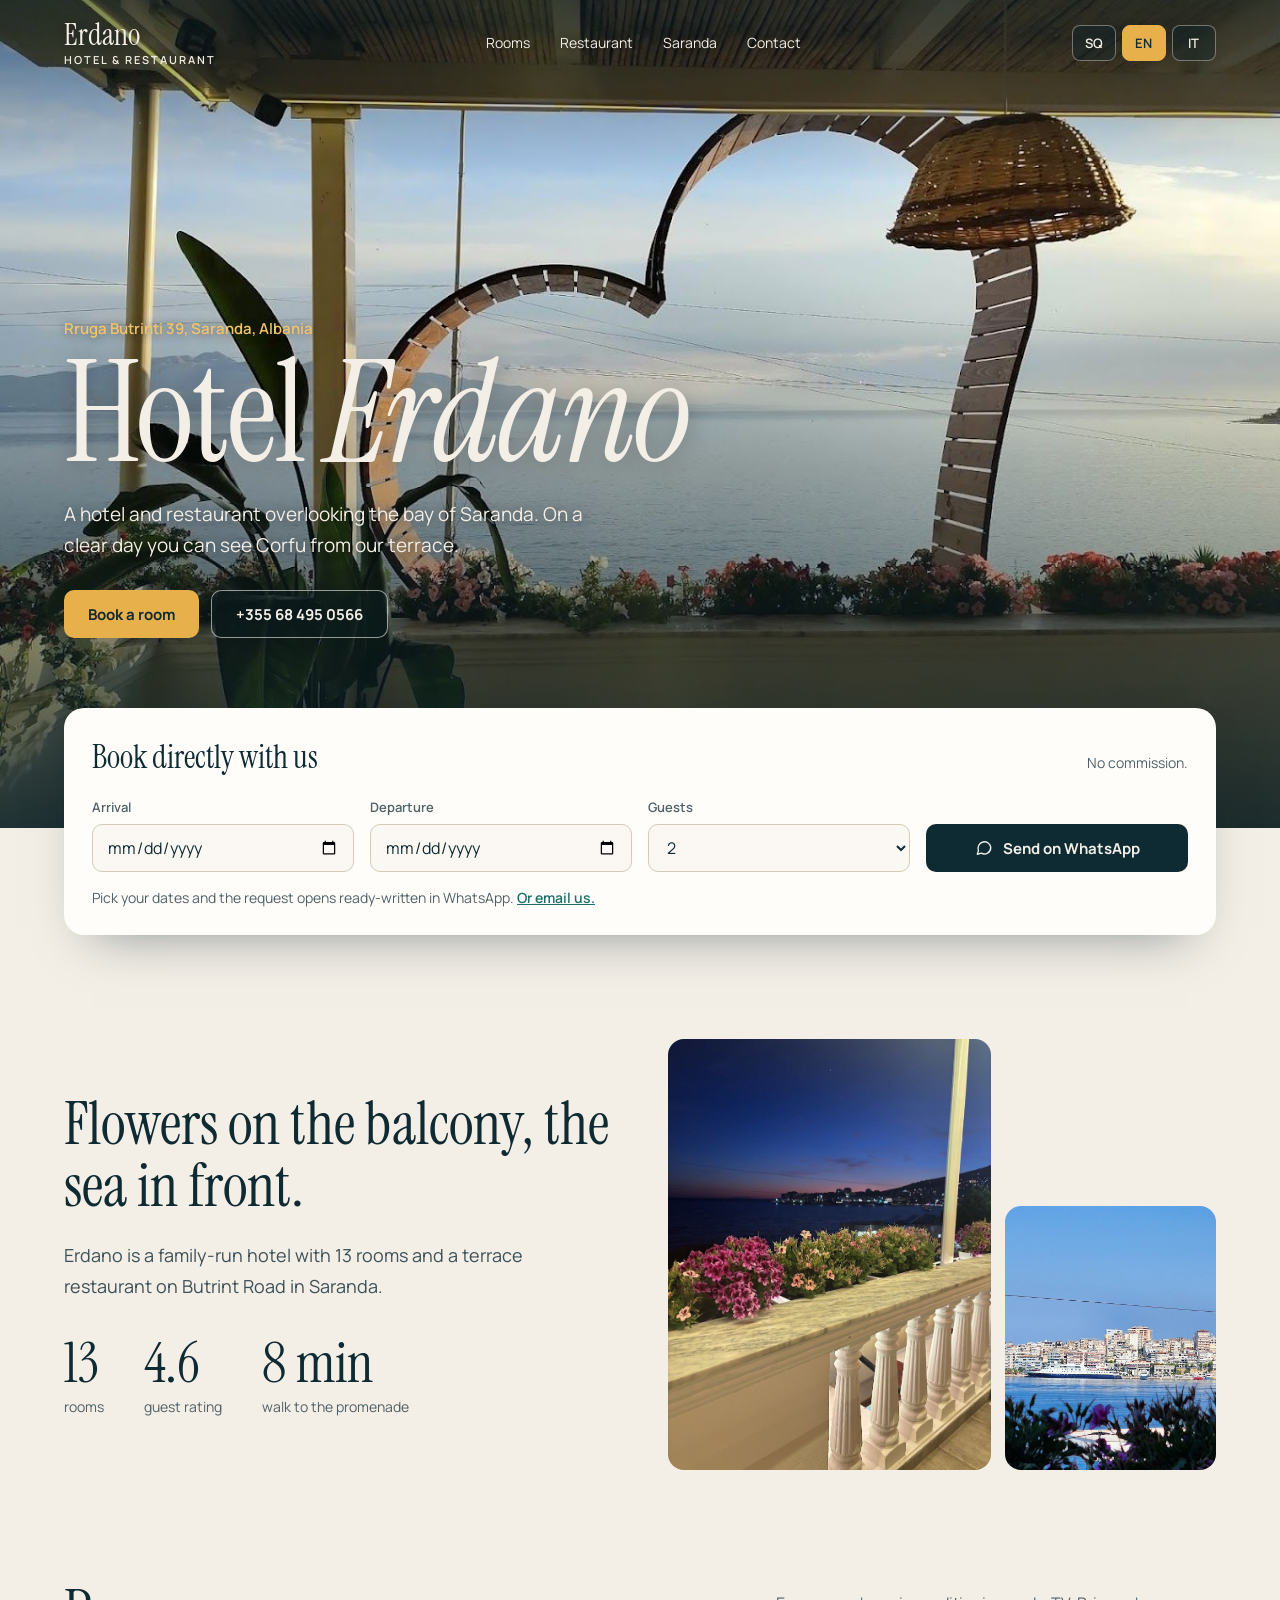
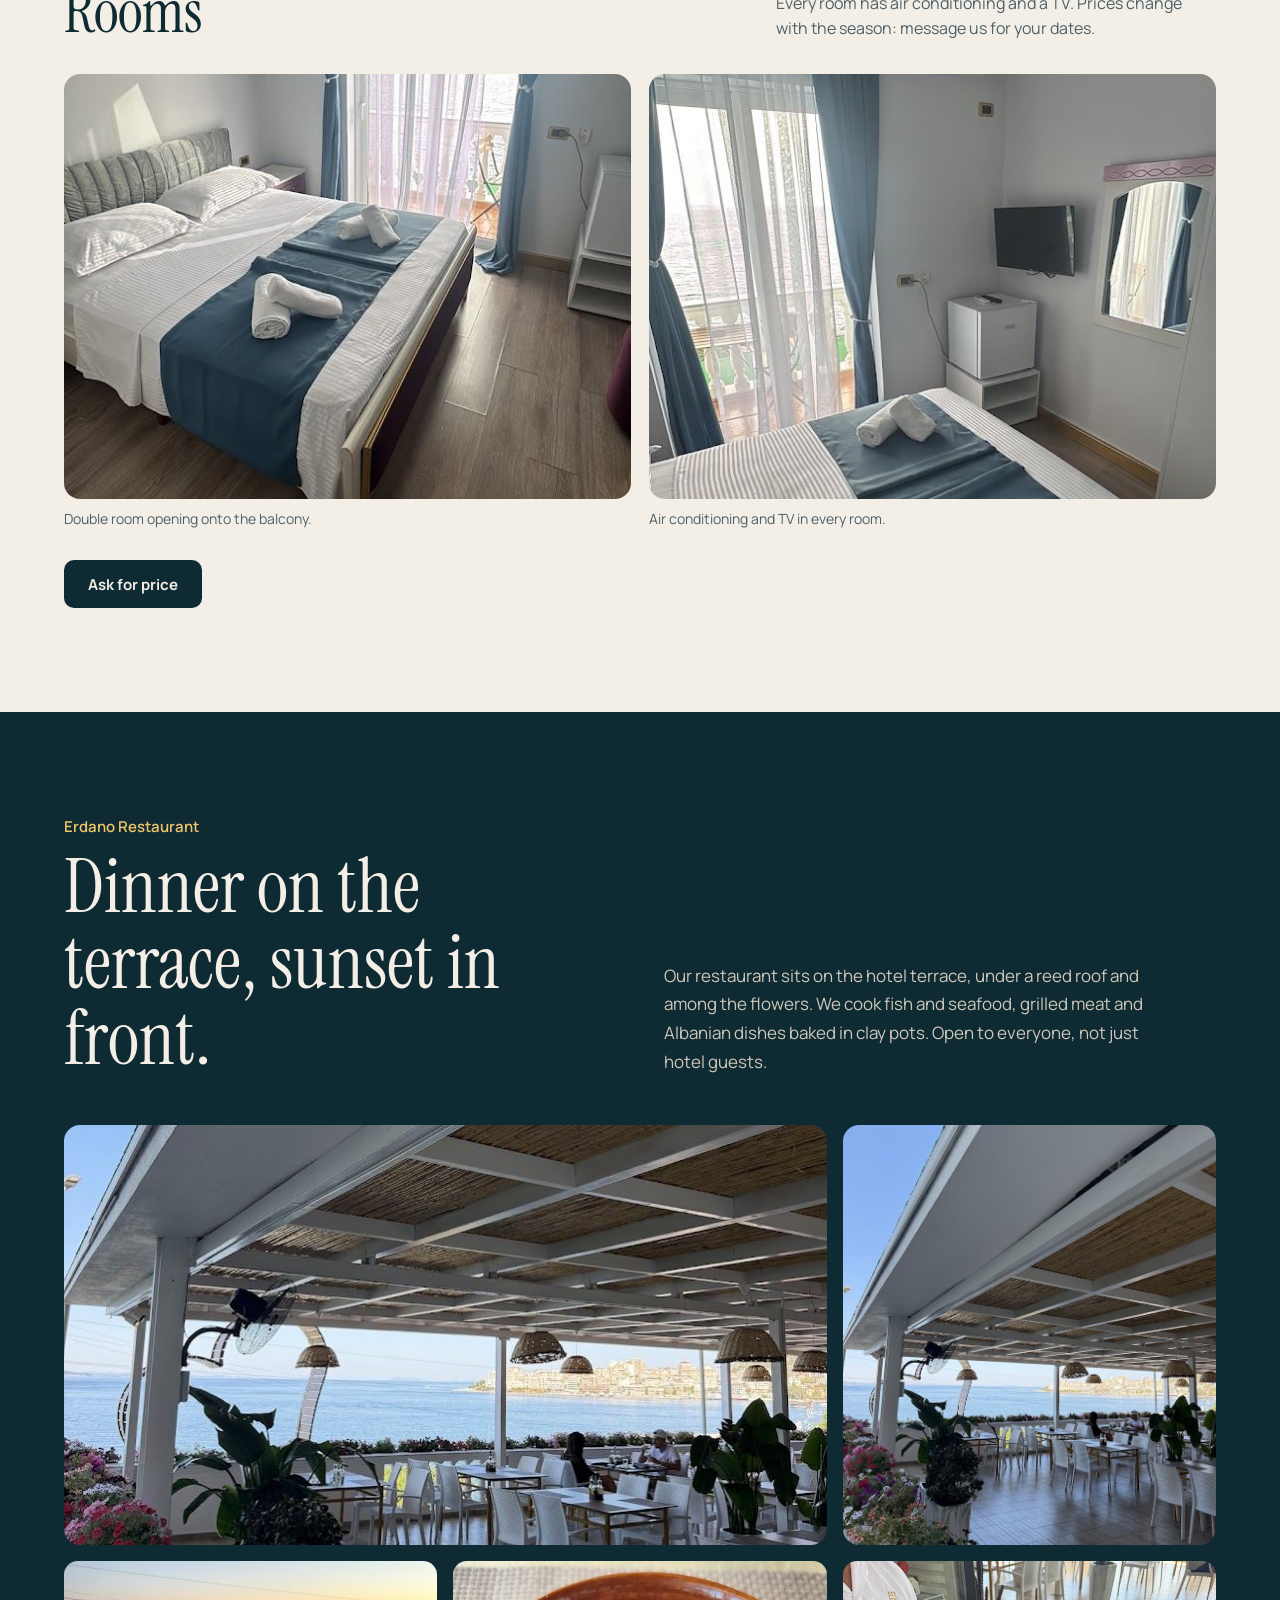
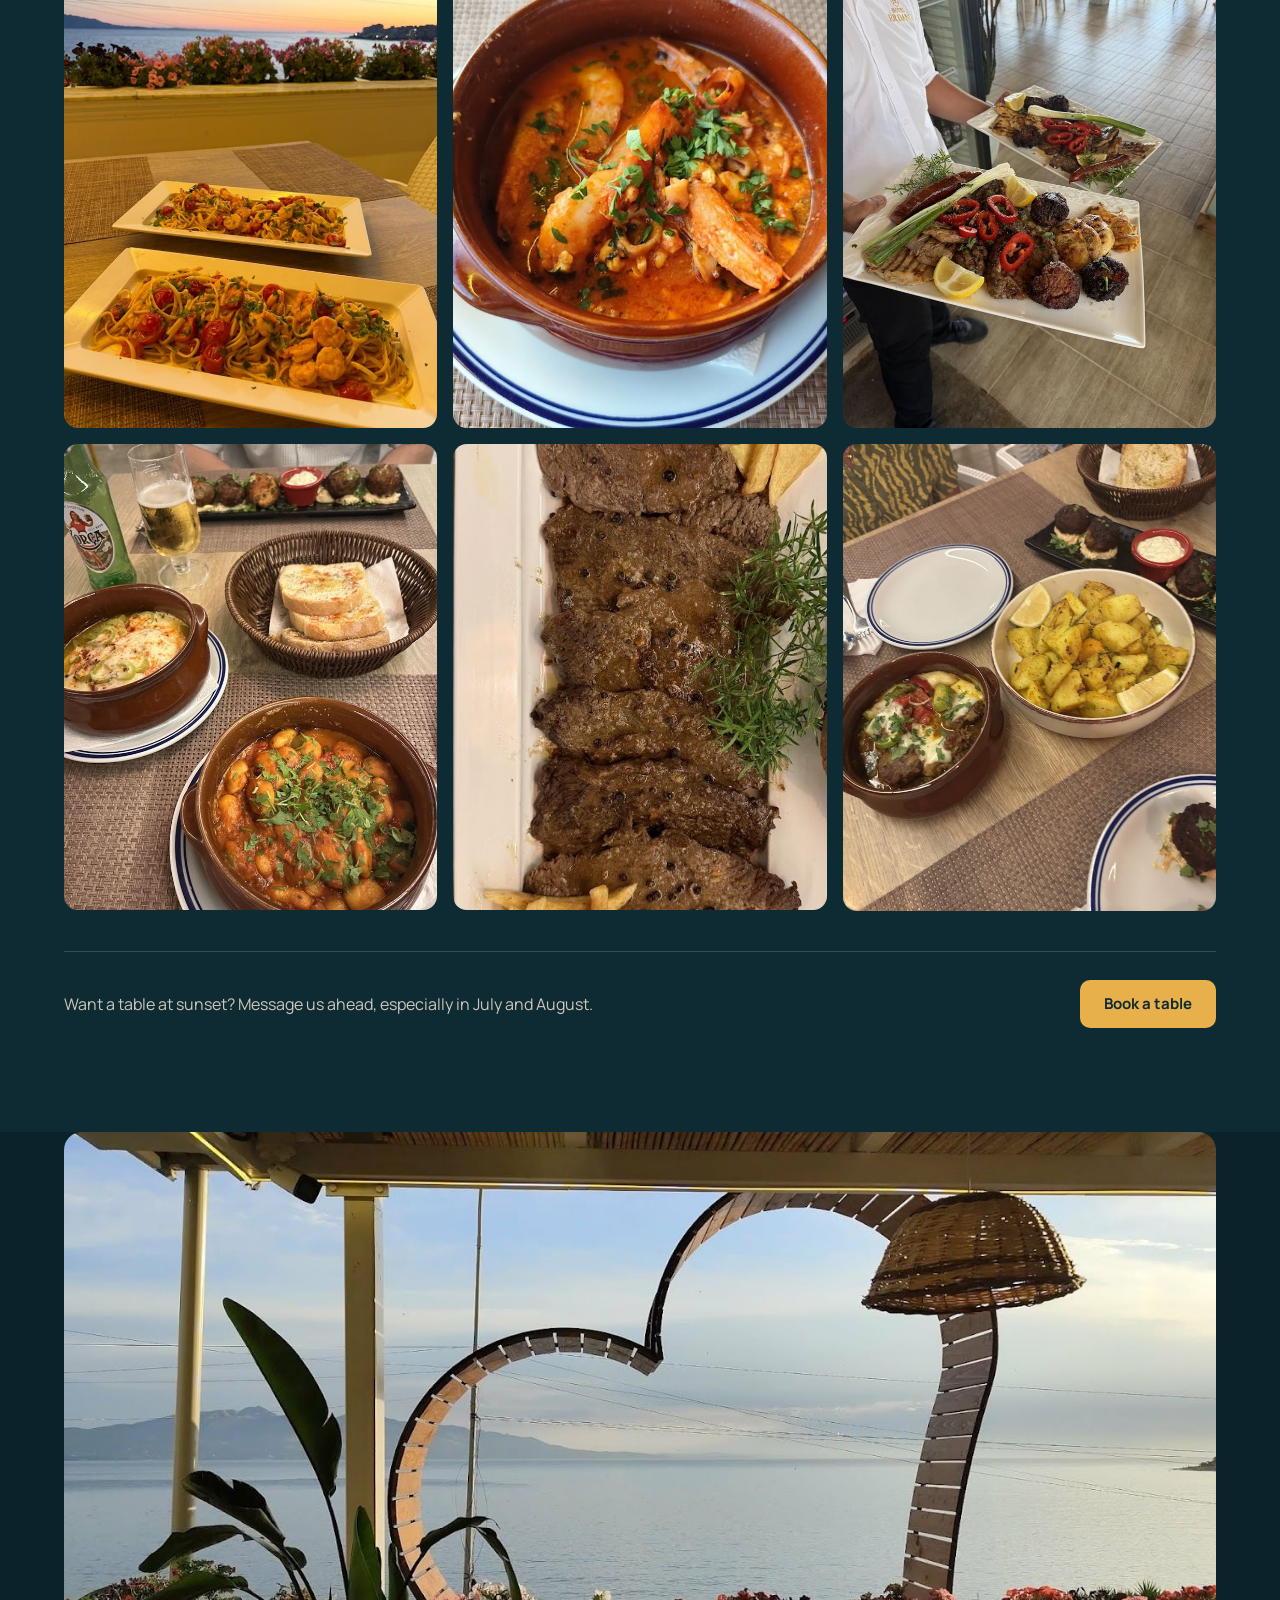
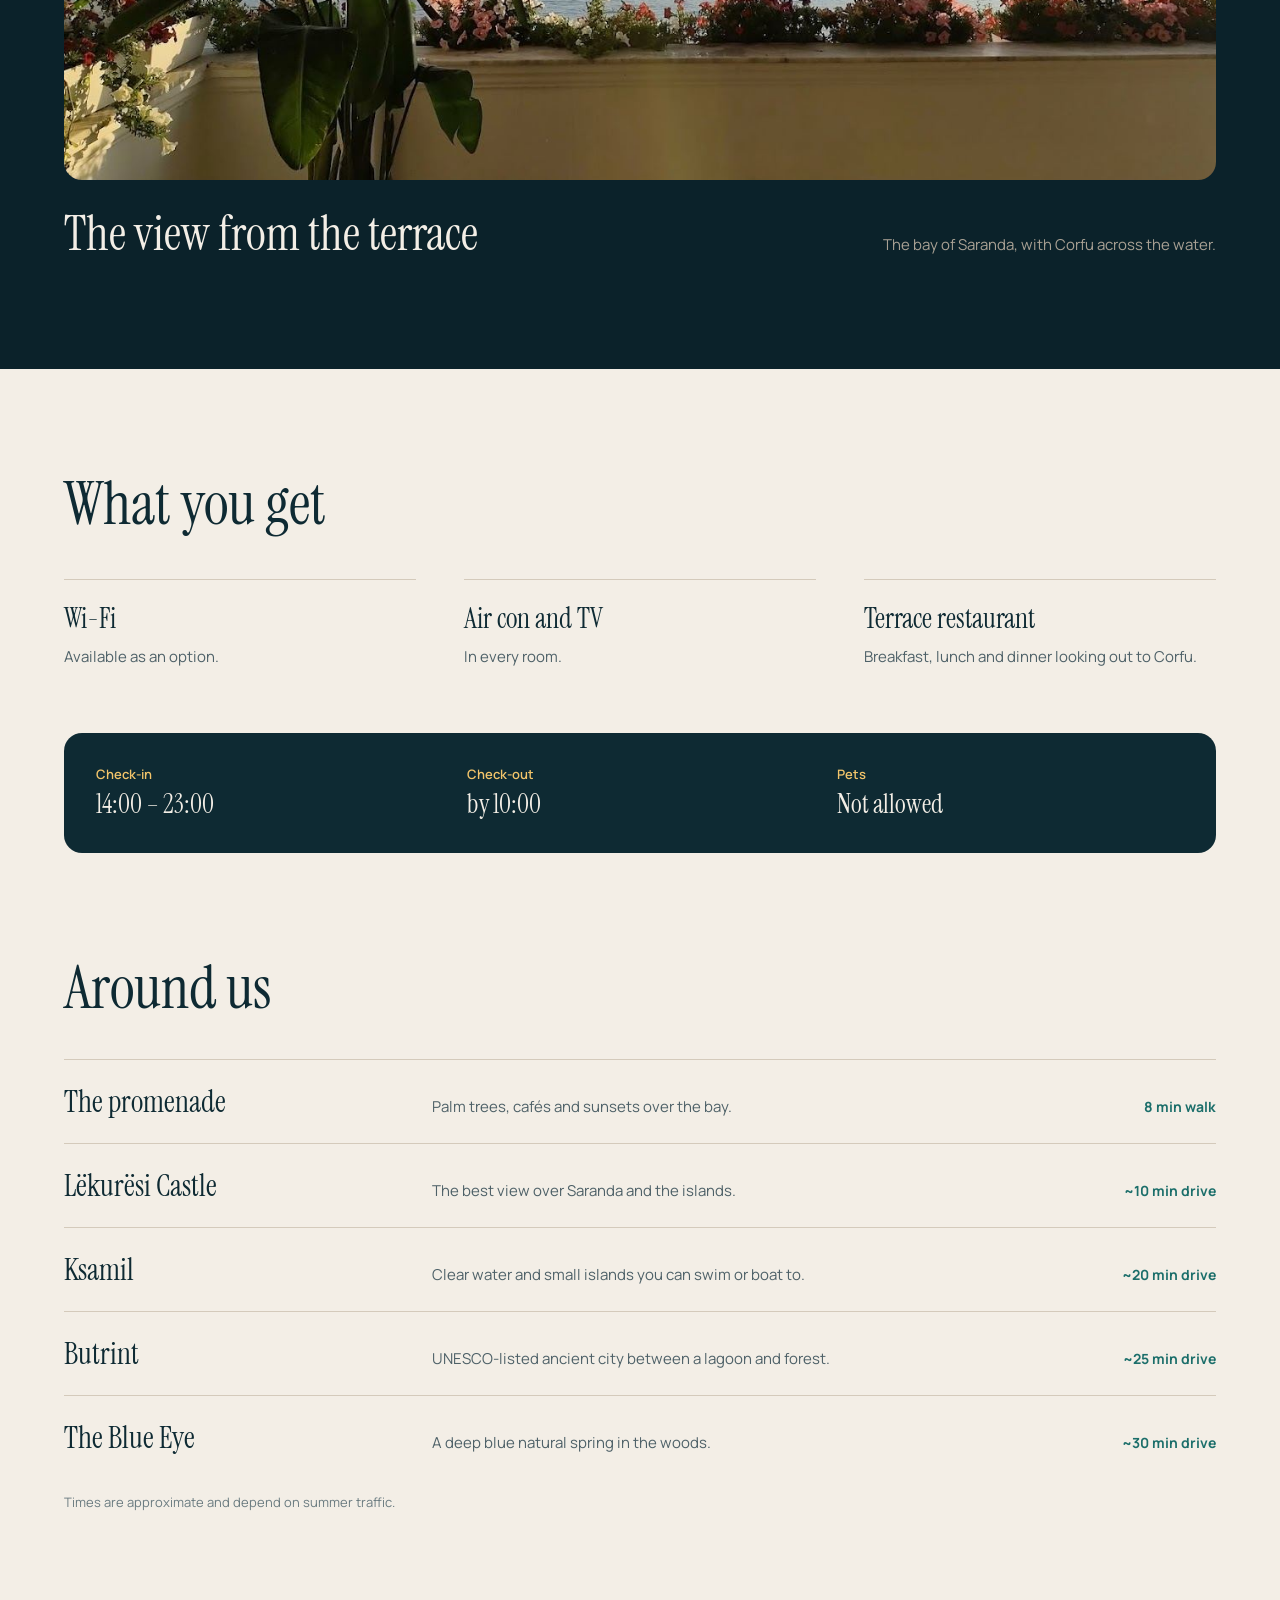
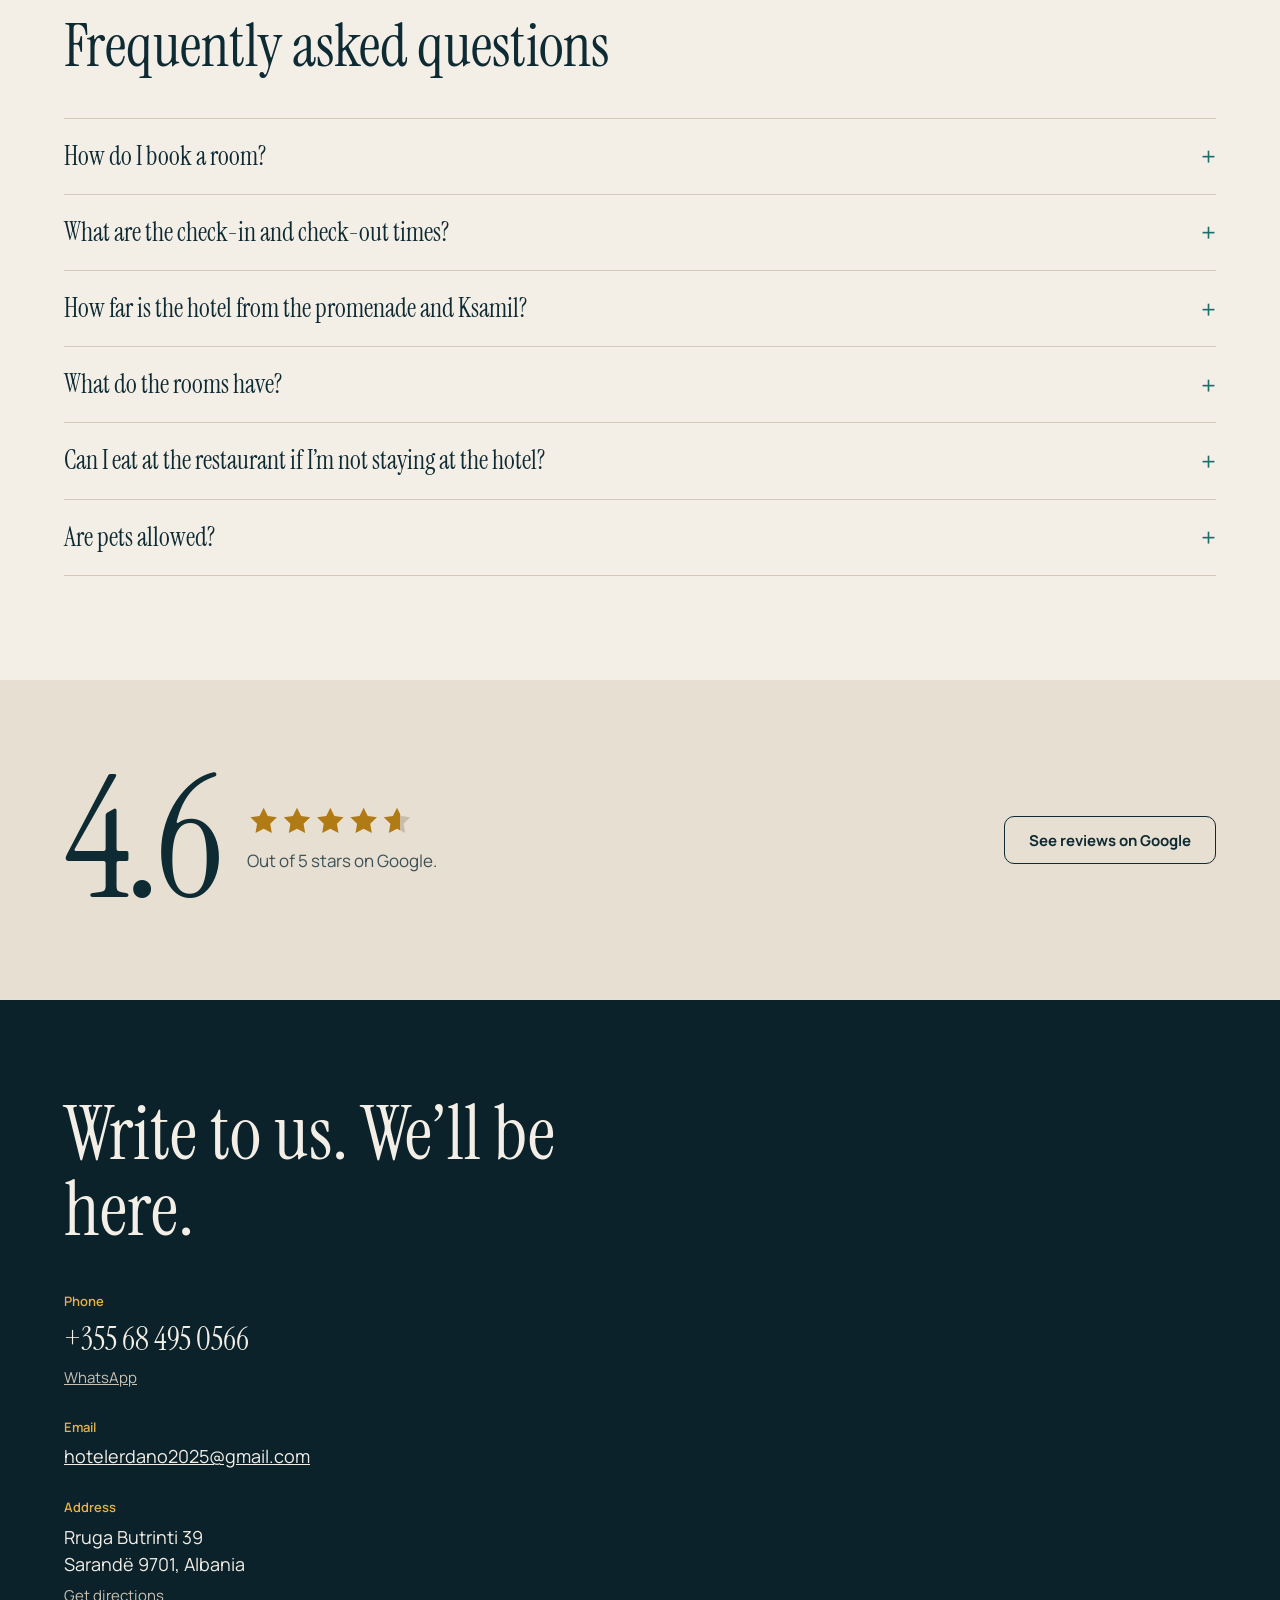
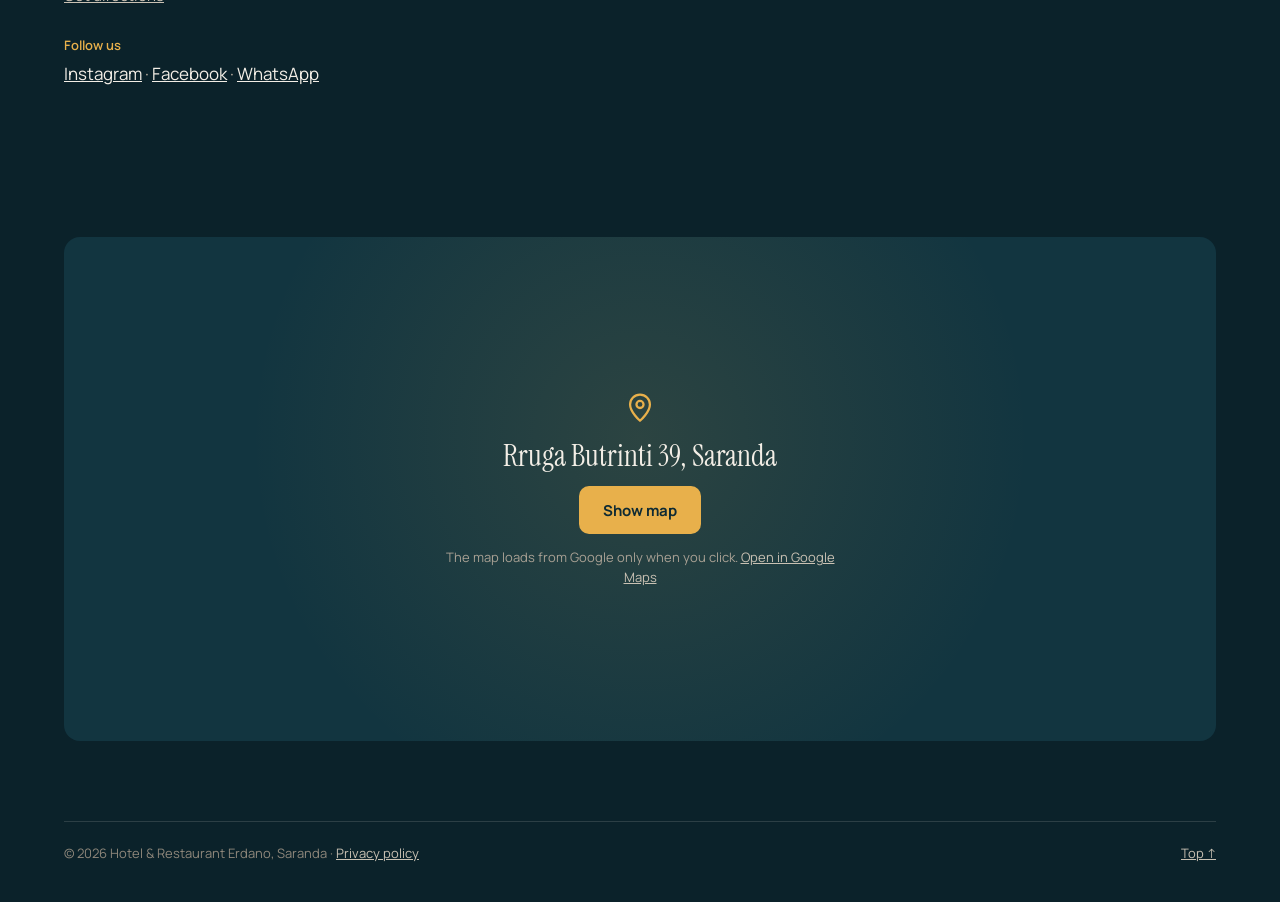
==== commit 9a1edb73: "Add privacy policy pages (sq/en/it) Describe what the site actually does: no tracking or storage of " ====
--- a/site/en/index.html
+++ b/site/en/index.html
@@ -398,7 +398,7 @@
       </div>
     </div>
     <div class="footer-bar">
-      <span>© 2026 Hotel &amp; Restaurant Erdano, Saranda</span>
+      <span>© 2026 Hotel &amp; Restaurant Erdano, Saranda · <a href="privacy/">Privacy policy</a></span>
       <a href="#top">Top ↑</a>
     </div>
   </div>
--- a/site/css/style.css
+++ b/site/css/style.css
@@ -241,3 +241,19 @@
 .notfound{min-height:100vh;display:flex;flex-direction:column;justify-content:center;gap:24px;padding-block:64px}
 .notfound .kicker{color:var(--teal)}
 .notfound .intro-p,.notfound .actions{margin:0}
+
+/* Privacy policy pages */
+.legal-top{background:var(--ink);color:var(--sand)}
+.legal{max-width:760px;padding-block:72px 96px}
+.legal-date{margin:14px 0 0;font-size:14px;color:var(--muted-2)}
+.legal h2{margin:44px 0 0;font-size:30px;line-height:1.15}
+.legal p,.legal li{font-size:16px;line-height:1.75;color:var(--text-2)}
+.legal p{margin:12px 0 0}
+.legal .legal-date{margin-top:14px;font-size:14px;color:var(--muted-2)}
+.legal ul{margin:12px 0 0;padding-left:20px}
+.legal li+li{margin-top:6px}
+.legal a{color:var(--teal);font-weight:600;overflow-wrap:anywhere}
+.legal a:hover{color:var(--ink)}
+.legal code{font-size:14px}
+.legal-foot{background:var(--deep)}
+.legal-foot .footer-bar{margin-top:0;padding-block:22px 40px;border-top:0}
